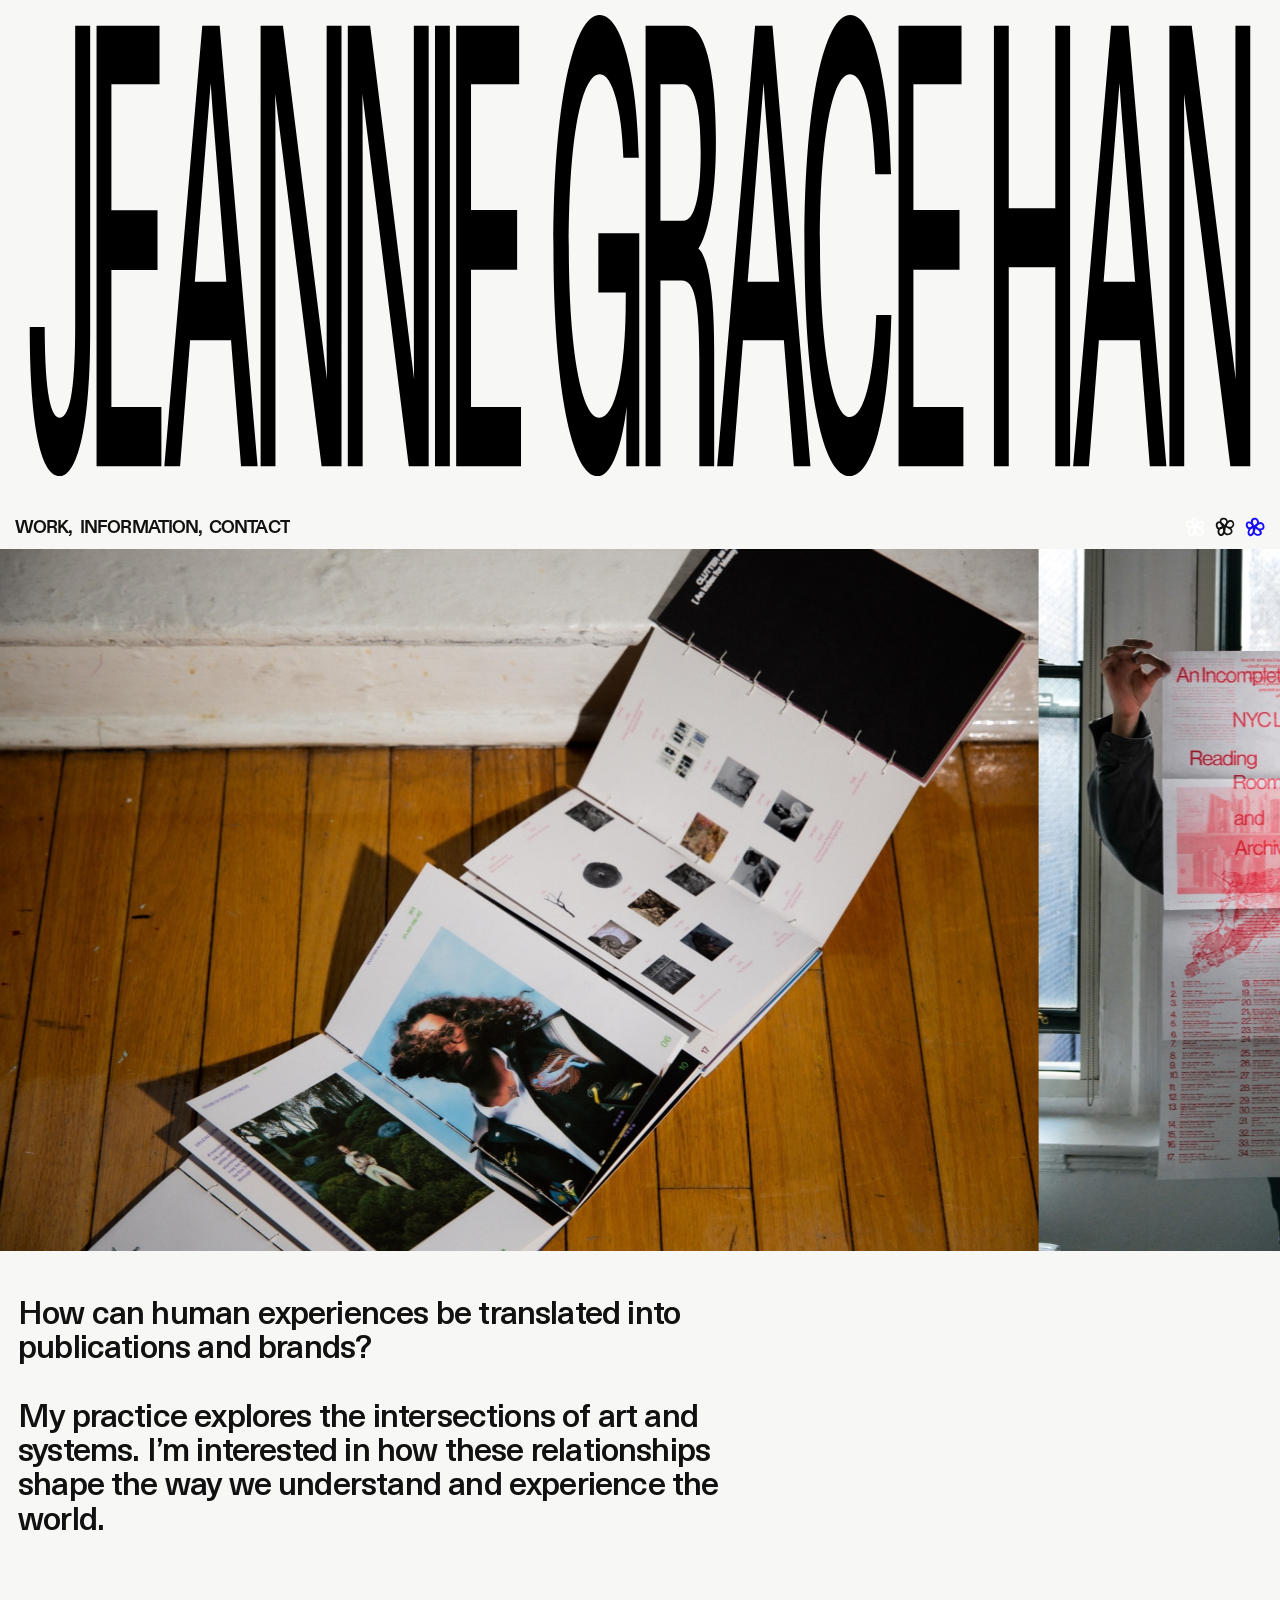
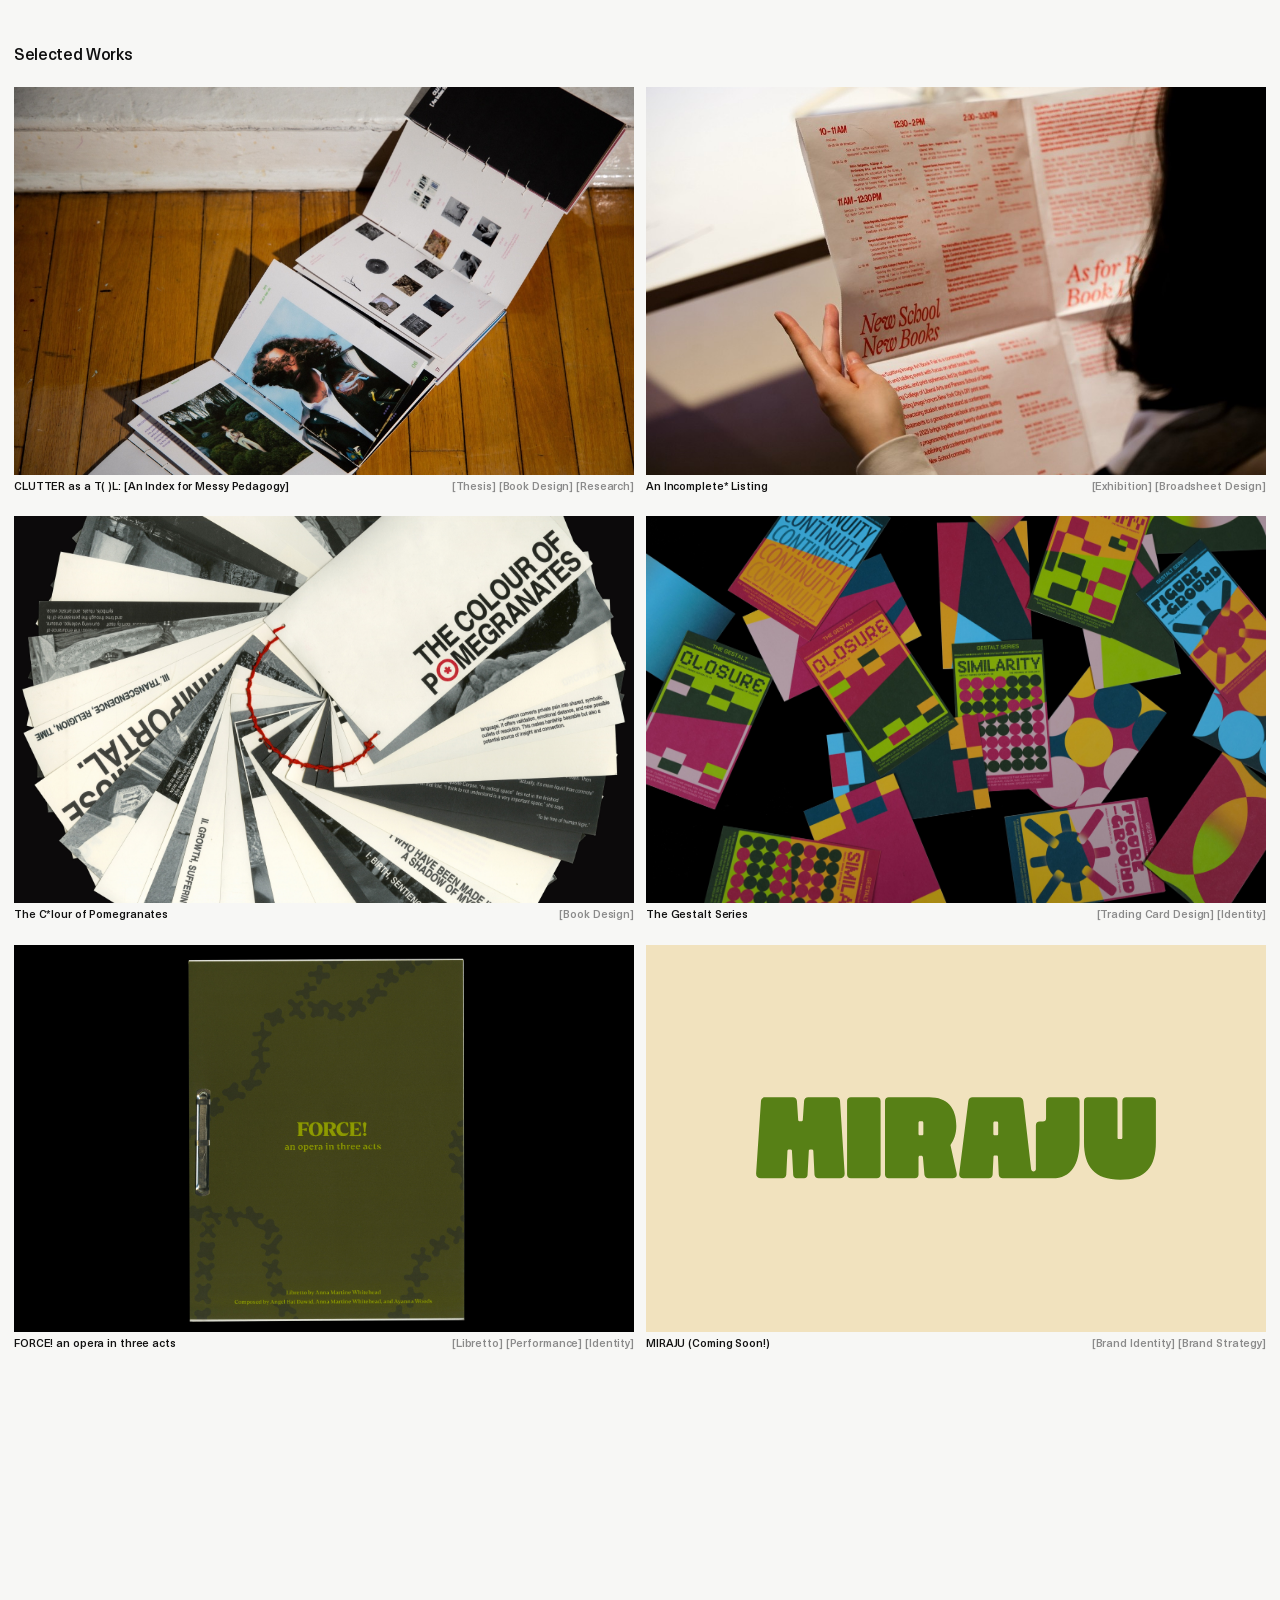
==== index.html @ b2466f60 "b j" ====
<!DOCTYPE html>
<html lang="en" data-theme="light">
<head>
<meta charset="UTF-8">
<meta name="viewport" content="width=device-width, initial-scale=1.0">
<title>Jeannie Han — Graphic Designer</title>
<meta name="description" content="Jeannie Han is a graphic designer based in New Jersey/New York specializing in editorial design, brand identity and strategy.">
<link rel="canonical" href="https://jeanniehan.com/">
<link rel="icon" href="favicon.svg?v=4" type="image/svg+xml">
<link rel="icon" href="favicon-32.png?v=4" type="image/png" sizes="32x32">
<link rel="icon" href="favicon.png?v=4" type="image/png" sizes="194x194">
<link rel="apple-touch-icon" href="favicon-180.png?v=4">
<meta property="og:type" content="website">
<meta property="og:url" content="https://jeanniehan.com/">
<meta property="og:title" content="Jeannie Han — Graphic Designer">
<meta property="og:description" content="Jeannie Han is a graphic designer based in New Jersey/New York specializing in editorial design, brand identity and strategy.">
<meta property="og:image" content="https://jeanniehan.com/projects/CLUTTER/CLUTTER_4.jpg">
<meta name="twitter:card" content="summary_large_image">
<script type="application/ld+json">
{
  "@context": "https://schema.org",
  "@type": "Person",
  "name": "Jeannie Han",
  "url": "https://jeanniehan.com/",
  "jobTitle": "Graphic Designer",
  "email": "mailto:jeanniehan10@gmail.com",
  "homeLocation": { "@type": "Place", "name": "New York / New Jersey" },
  "alumniOf": "Parsons School of Design",
  "sameAs": [
    "https://instagram.com/jeandotworks",
    "https://www.linkedin.com/in/jeanniehan/"
  ]
}
</script>
<script>
(function (d) {
  try {
    var t = localStorage.getItem("theme");
    if (t === "light" || t === "dark" || t === "bsod") d.documentElement.setAttribute("data-theme", t);
  } catch (e) {}
  /* First-paint hide for scroll reveal (removed if reduced-motion) */
  try {
    if (!window.matchMedia("(prefers-reduced-motion: reduce)").matches) {
      d.documentElement.classList.add("home-reveal");
      d.documentElement.classList.add("mast-stretch");
    }
  } catch (e) {}
})(document);
</script>
<link rel="stylesheet" href="css/home.css?v=93">
</head>
<body>

  <main>
    <section class="viewport" id="top" aria-label="Introduction">
      <h1 class="masthead" data-logo>
        <span class="masthead__band">
          <span class="masthead__shell">
            <a href="#top"><img class="masthead__mark" src="MASTHEAD.svg?v=5" alt="Jeannie Han"></a>
          </span>
        </span>
      </h1>

      <header class="bar" id="bar">
        <nav class="bar-nav" aria-label="Sections">
          <a href="#index">WORK,</a>
          <a href="#information">INFORMATION,</a>
          <a href="#contact">CONTACT</a>
        </nav>
        <div class="themes" role="group" aria-label="Color modes">
          <button type="button" class="theme-btn" data-theme="light" aria-label="Light Mode" aria-pressed="true">
            <span class="theme-dot theme-dot--light"><img src="assets/BUTTON.svg?v=2" alt=""></span>
          </button>
          <button type="button" class="theme-btn" data-theme="dark" aria-label="Dark Mode" aria-pressed="false">
            <span class="theme-dot theme-dot--dark"><img src="assets/BUTTON2.svg?v=2" alt=""></span>
          </button>
          <button type="button" class="theme-btn" data-theme="bsod" aria-label="Blue Screen of Death Mode" aria-pressed="false">
            <span class="theme-dot theme-dot--bsod"><img src="assets/BUTTON3.svg?v=2" alt=""></span>
          </button>
        </div>
      </header>

      <div class="rail" id="rail" aria-label="Selected work slideshow">
        <div class="rail-track" id="railTrack">
          <figure class="rail-item"><img src="projects/CLUTTER/CLUTTER_4.jpg" alt="CLUTTER as a T( )L" draggable="false"></figure>
          <figure class="rail-item"><img src="projects/NSNB/NSNB_HOVER.jpg" alt="Incomplete Listing of Libraries" draggable="false"></figure>
          <figure class="rail-item"><img src="projects/COP/COP_HOVER.jpg" alt="The C*lour of Pomegranates" draggable="false"></figure>
          <figure class="rail-item"><img src="projects/GESTALT/GESTALT_HOVER.jpg" alt="The Gestalt Series" draggable="false"></figure>
          <figure class="rail-item"><img src="projects/FORCE!/FORCE!_HOVER.jpg" alt="FORCE! an opera in three acts" draggable="false"></figure>
        </div>
      </div>
    </section>

    <section class="manifesto" aria-label="About">
      <p>How can human experiences be translated into publications and brands?</p>
      <p>My practice explores the intersections of art and systems. I’m interested in how these relationships shape the way we understand and experience the world.</p>
    </section>

    <section class="index" id="index" aria-label="Selected Works">
      <h2 class="index-title">Selected Works</h2>
      <div class="works">
        <a class="work" href="projects/CLUTTER/clutter.html">
          <span class="work__media"><img src="projects/CLUTTER/CLUTTER_4.jpg" alt=""></span>
          <span class="work__meta">
            <span class="work__ttl">CLUTTER as a T( )L: [An Index for Messy Pedagogy]</span>
            <span class="work__tags">[Thesis] [Book Design] [Research]</span>
          </span>
        </a>
        <a class="work" href="projects/NSNB/new-school-new-books.html">
          <span class="work__media"><img src="projects/NSNB/NSNB_FIN.jpg" alt=""></span>
          <span class="work__meta">
            <span class="work__ttl">An Incomplete* Listing</span>
            <span class="work__tags">[Exhibition] [Broadsheet Design]</span>
          </span>
        </a>
        <a class="work" href="projects/COP/pomegranates.html">
          <span class="work__media"><img src="projects/COP/COP_HOVER.jpg?v=3" alt=""></span>
          <span class="work__meta">
            <span class="work__ttl">The C*lour of Pomegranates</span>
            <span class="work__tags">[Book Design]</span>
          </span>
        </a>
        <a class="work" href="projects/GESTALT/gestalt.html">
          <span class="work__media"><img src="projects/GESTALT/GESTALT_HOVER.jpg" alt=""></span>
          <span class="work__meta">
            <span class="work__ttl">The Gestalt Series</span>
            <span class="work__tags">[Trading Card Design] [Identity]</span>
          </span>
        </a>
        <a class="work" href="projects/FORCE!/force.html">
          <span class="work__media"><img src="projects/FORCE!/FORCE!_HOVER.jpg" alt=""></span>
          <span class="work__meta">
            <span class="work__ttl">FORCE! an opera in three acts</span>
            <span class="work__tags">[Libretto] [Performance] [Identity]</span>
          </span>
        </a>
        <div class="work">
          <span class="work__media"><img src="projects/MIRAJU/MIRAJU_HERO.svg" alt=""></span>
          <span class="work__meta">
            <span class="work__ttl">MIRAJU <span class="work__soon">(Coming Soon!)</span></span>
            <span class="work__tags">[Brand Identity] [Brand Strategy]</span>
          </span>
        </div>
      </div>
    </section>

    <section class="info" id="information" aria-label="Information">
      <span class="info-anchor" id="contact"></span>
      <div class="info-copy">
        <div class="info-about">
          <p class="info-k">ABOUT</p>
          <p>Jeannie Han is a graphic designer based in New York/New Jersey. She imagines design to be one of many ways to implement simplistic thinking into creating systems for complex/abstract ideas.</p>
          <p>The intersection of art and systems produces what is, to her, deemed functional and successful work. Her keen interests in art created through typography supports her ideas conceptually, while her passion for form-making creates multi-dimensional networks of interpretation.</p>
          <p class="info-cv"><a href="mailto:jeanniehan10@gmail.com?subject=CV%20request">CV AVAILABLE UPON REQUEST.</a></p>
          <p class="info-read">READ: <a href="projects/JeannieHan_Resume.pdf">RESUMÉ</a></p>
        </div>
        <div class="info-exp">
          <p class="info-k">EXPERIENCE</p>
          <div class="jobs">
            <div class="job">
              <p>The Vera List Center for Art and Politics, Graphic Designer and Research Assistant</p>
              <p class="when">October 2024–May 2026.</p>
            </div>
            <div class="job">
              <p>HvA Design, Graphic Design Intern</p>
              <p class="when">January–April 2024.</p>
            </div>
          </div>
          <div class="edu">
            <p class="info-k">EDUCATION</p>
            <p>Parsons School of Design, BFA Communication Design</p>
            <p class="when">2022–2026.</p>
          </div>
        </div>
      </div>
      <div class="info-wordmark">
        <div class="info-logo" aria-hidden="true"></div>
        <div class="info-status">
          <div class="info-status__left">
            <p class="info-status__tz">NYT</p>
            <p id="infoTime">12:00:00 AM</p>
          </div>
          <p class="info-status__listen">Currently Listening to: <a href="https://open.spotify.com/track/02l8T7IJ5UQE19m8cjY20f" target="_blank" rel="noopener">Tokyo Tea Room – If You Love Her</a></p>
          <p class="info-status__copy">©2026 All Rights Reserved</p>
        </div>
      </div>
    </section>
  </main>

  <script src="js/home.js?v=68"></script>
</body>
</html>
---- css/home.css ----
/* ==========================================================================
   Homepage — SUPERSEDIA-style viewport, selected works, information
   ========================================================================== */

@font-face {
  font-family: "ABC Diatype Ultra";
  src: url("../fonts/ABCDiatype-Ultra-Trial.otf") format("opentype");
  font-weight: 900;
  font-style: normal;
  font-display: block;
}
@font-face {
  font-family: "ABC Diatype Bold";
  src: url("../fonts/ABCDiatype-Bold-Trial.otf") format("opentype");
  font-weight: 700;
  font-style: normal;
  font-display: swap;
}
@font-face {
  font-family: "Neue Haas Unica";
  src: url("../fonts/NeueHaasUnica-Medium.woff") format("woff");
  font-weight: 500;
  font-style: normal;
  font-display: swap;
}
@font-face {
  font-family: "Neue Haas Unica";
  src: url("../Neue/Linotype%20-%20Neue%20Haas%20Unica%20Pro%20Black.woff") format("woff");
  font-weight: 900;
  font-style: normal;
  font-display: swap;
}

:root,
html[data-theme="light"] {
  --bg: #f7f7f5;
  --ink: #111111;
  --muted: #8a8a8a;
  --plus: #1a1a1a;
  --rule: #d4d4d4;
  --mark-bg: #111111;
  --mark-ink: #f7f7f5;
  --theme-fill: #111111;
  --theme-empty: transparent;
  --theme-ring: #111111;
  --live: #150df7;
}

html[data-theme="dark"] {
  --bg: #111111;
  --ink: #fafafa;
  --muted: #8a8a8a;
  --plus: #fafafa;
  --rule: #2e2e2e;
  --mark-bg: #fafafa;
  --mark-ink: #111111;
  --theme-fill: #fafafa;
  --theme-empty: transparent;
  --theme-ring: #fafafa;
  --live: #150df7;
}

html[data-theme="bsod"] {
  --bg: #150df7;
  --ink: #e0e1dd;
  --muted: rgba(224, 225, 221, 0.62);
  --plus: #e0e1dd;
  --rule: rgba(224, 225, 221, 0.28);
  --mark-bg: #e0e1dd;
  --mark-ink: #150df7;
  --theme-fill: #e0e1dd;
  --theme-empty: transparent;
  --theme-ring: #e0e1dd;
  --live: #e0e1dd;
}

:root {
  --plus-size: 6px;
  --plus-bar: 0.65px;
  --inset: 8px;
  --gutter: 18px;
  --side: 6.5vw;
  --bar-h: 42px;

  /* Logo margins — adjust these independently */
  --logo-margin-top: 1px;
  --logo-margin-x: 5px;
  --logo-margin-bottom: 0;
  /* Top inset */
  --mast-pad: 15px;
  /* Left + right inset — change this to open or tighten the sides */
  --mast-pad-x: 5px;
  /* Artwork box: viewBox 0 95.28 2720.87 264.48 (C/G overshoot + J hook) */
  --mast-w: 2720.87;
  --mast-h: 264.48;
  --mast-scale-max: 3.75;
  /* Space from the wordmark’s bottom edge to the menu / slideshow */
  --mast-gap: 35px;

  /* WORK / INFORMATION / CONTACT — adjust these */
  --nav-kerning: -0.05em;   /* letter-spacing inside each word */
  --nav-gap: 0.4em;         /* space between nav words */
  --nav-font-size: 18px;    /* menu bar */

  /*
    Information column lengths — desktop only.
    Left edges stay put: About starts on the J, Experience starts on the I.
    100% is the full run from that letter (About: J to I, Experience: I to the
    right edge of the logo). Lower either value to shorten that column.
  */
  --about-col-width: 100%;
  --exp-col-width: 100%;
  /* Space between About and Experience; Experience still starts on the I (51.274%). */
  --info-col-gap: 28px;
  /* Nudge copyright right edge if the SVG has extra side bearing (px) */
  --info-copy-right-adjust: 2px;

  --diatype: "ABC Diatype Ultra", "Helvetica Neue", Helvetica, Arial, sans-serif;
  --diatype-bold: "ABC Diatype Bold", "Helvetica Neue", Helvetica, Arial, sans-serif;
  --unica: "Neue Haas Unica", "Helvetica Neue", Helvetica, Arial, sans-serif;
  --ease: cubic-bezier(.22, 1, .36, 1);
}

/* Animate shared color tokens on <html> so bar + page bg stay locked */
@property --bg {
  syntax: "<color>";
  inherits: true;
  initial-value: #f7f7f5;
}
@property --ink {
  syntax: "<color>";
  inherits: true;
  initial-value: #111111;
}
@property --mark-bg {
  syntax: "<color>";
  inherits: true;
  initial-value: #111111;
}
@property --mark-ink {
  syntax: "<color>";
  inherits: true;
  initial-value: #f7f7f5;
}

*, *::before, *::after { box-sizing: border-box; margin: 0; padding: 0; }

html {
  overflow-x: clip;
  transition:
    --bg .7s var(--ease),
    --ink .7s var(--ease),
    --mark-bg .7s var(--ease),
    --mark-ink .7s var(--ease);
}
html, body {
  background: var(--bg);
  color: var(--ink);
  font-family: var(--unica);
  font-weight: 500;
  -webkit-font-smoothing: antialiased;
  -moz-osx-font-smoothing: grayscale;
}
.bar,
.viewport,
.manifesto,
.index,
.info,
.masthead,
.info-foot {
  background-color: var(--bg);
  color: var(--ink);
}
a { color: inherit; text-decoration: none; }
img { display: block; max-width: 100%; }
button { font: inherit; background: none; border: 0; color: inherit; cursor: pointer; }
mark {
  background: var(--mark-bg);
  color: var(--mark-ink);
  padding: 0 .08em;
  box-decoration-break: clone;
  -webkit-box-decoration-break: clone;
}

/* ---- sticky / pinned bar ------------------------------------------------- */
.bar {
  position: sticky;
  top: 0;
  z-index: 50;
  display: flex;
  align-items: center;
  justify-content: space-between;
  height: 28px;
  padding: 0 var(--logo-margin-x);
  background: var(--bg);
}
.bar-spacer {
  display: none;
  flex-shrink: 0;
  pointer-events: none;
}
.bar.is-pinned {
  position: fixed;
  top: 0;
  left: 0;
  right: 0;
  margin-top: 0;
}
.bar-nav {
  display: flex;
  align-items: baseline;
  flex-wrap: wrap;
  gap: var(--nav-gap);
  font-family: var(--diatype-bold);
  font-weight: 700;
  font-size: var(--nav-font-size);
  line-height: 1;
  letter-spacing: var(--nav-kerning);
  padding-left: 10px;
}

/* sensitive.work-style cubic / roller hover */
.bar-link {
  display: inline-block;
  height: 1em;
  overflow: hidden;
  vertical-align: bottom;
  line-height: 1;
  color: inherit;
}
.bar-link__track {
  display: block;
  transition: transform .45s cubic-bezier(.77, 0, .175, 1);
  will-change: transform;
}
.bar-link:hover .bar-link__track,
.bar-link:focus-visible .bar-link__track {
  transform: translateY(-50%);
}
.bar-link__face {
  display: block;
  height: 1em;
  line-height: 1;
  white-space: nowrap;
}

.themes {
  display: flex;
  align-items: center;
  gap: 10px;
  padding-right: 10px;
}
.theme-btn {
  position: relative;
  display: flex;
  align-items: center;
  justify-content: center;
  width: 20px;
  height: 20px;
  padding: 0;
  border: 0;
  background: none;
  opacity: 1;
}
.theme-btn:hover,
.theme-btn:focus,
.theme-btn:focus-visible,
.theme-btn[aria-pressed="true"] {
  background: none;
  opacity: 1;
  outline: none;
}
.theme-dot {
  display: block;
  width: 20px;
  height: 20px;
  border-radius: 0;
  pointer-events: none;
  background: none;
  line-height: 0;
}
.theme-dot img {
  display: block;
  width: 100%;
  height: 100%;
  object-fit: contain;
  transform: rotate(0deg);
  transition: transform 0.35s var(--ease);
}
.theme-btn:hover .theme-dot img,
.theme-btn:focus-visible .theme-dot img {
  transform: rotate(35deg);
}

/* ---- viewport: masthead + slideshow -------------------------------------- */
.viewport {
  position: relative;
  background: var(--bg);
}
.masthead {
  margin: 0;
  padding: var(--mast-pad) var(--mast-pad-x) 0;
}
.masthead__band,
.masthead__shell,
.masthead a {
  display: block;
  width: 100%;
}
.masthead a {
  color: inherit;
}
.masthead img,
.masthead__mark {
  display: block;
  width: 100%;
  height: auto;
  transform-origin: 50% 0;
  transition: filter .7s var(--ease);
}
html.mast-stretch .masthead__band {
  aspect-ratio: var(--mast-w) / calc(var(--mast-h) * var(--mast-scale-max));
}
html.mast-stretch .masthead__shell {
  position: sticky;
  top: var(--mast-pad);
  aspect-ratio: var(--mast-w) / var(--mast-h);
  overflow: visible;
}
html.mast-stretch .masthead__mark {
  transform: scaleY(var(--mast-scale-max));
}
html[data-theme="dark"] .masthead img,
html[data-theme="bsod"] .masthead img,
html[data-theme="dark"] .info-logo img,
html[data-theme="bsod"] .info-logo img {
  filter: invert(1);
}

.bar {
  margin-top: var(--mast-gap);
}

.rail {
  position: relative;
  width: 100%;
  height: 78vh;
  margin-top: 8px;
  overflow: hidden;
  cursor: grab;
  user-select: none;
  touch-action: pan-y;
}
.rail.is-dragging { cursor: grabbing; }
.rail-track {
  display: flex;
  height: 100%;
  width: max-content;
  will-change: transform;
}
.rail-item {
  flex: 0 0 auto;
  height: 100%;
  margin: 0;
}
.rail-item img {
  height: 100%;
  width: auto;
  max-width: none;
  object-fit: cover;
  pointer-events: none;
}

/* ---- scroll reveal (opacity only — no Y translate, so the page doesn't jump) */
html.home-reveal .masthead,
html.home-reveal .rail,
html.home-reveal .manifesto,
html.home-reveal .index-title,
html.home-reveal .work,
html.home-reveal .info-about,
html.home-reveal .info-exp,
html.home-reveal .info-logo,
html.home-reveal .info-status,
.reveal {
  opacity: 0;
  transition: opacity 1.4s cubic-bezier(0.16, 1, 0.3, 1) var(--reveal-delay, 0ms);
}
html.home-reveal .masthead.is-revealed,
html.home-reveal .rail.is-revealed,
html.home-reveal .manifesto.is-revealed,
html.home-reveal .index-title.is-revealed,
html.home-reveal .work.is-revealed,
html.home-reveal .info-about.is-revealed,
html.home-reveal .info-exp.is-revealed,
html.home-reveal .info-logo.is-revealed,
html.home-reveal .info-status.is-revealed,
.reveal.is-revealed {
  opacity: 1;
}
@media (prefers-reduced-motion: reduce) {
  html.home-reveal .masthead,
  html.home-reveal .rail,
  html.home-reveal .manifesto,
  html.home-reveal .index-title,
  html.home-reveal .work,
  html.home-reveal .info-about,
  html.home-reveal .info-exp,
  html.home-reveal .info-logo,
  html.home-reveal .info-status,
  .reveal {
    opacity: 1;
    transition: none;
  }
}

/* ---- manifesto paragraph ------------------------------------------------- */
.manifesto {
  padding: 48px 18px 80px;
  background: var(--bg);
}
.manifesto p {
  max-width: none;
  margin: 0;
  text-align: left;
  font-size: clamp(22px, 2.55vw, 36px);
  line-height: 1.05;
  letter-spacing: -.025em;
  font-weight: 500;
}
@media (min-width: 821px) {
  .manifesto p {
    max-width: 60%;
  }
}
.manifesto p + p {
  margin-top: 1.05em;
}


/* ---- selected works ------------------------------------------------------ */
.index {
  position: relative;
  z-index: 8;
  padding: 28px 14px 22vh;
  background: var(--bg);
}
.index-title {
  margin: 0 0 22px;
  font-family: var(--unica);
  font-weight: 500;
  font-size: 16px;
  line-height: 1.15;
  letter-spacing: -.02em;
  color: var(--ink);
}
.works {
  display: grid;
  grid-template-columns: 1fr 1fr;
  column-gap: 12px;
  row-gap: 22px;
}
.work {
  display: block;
  min-width: 0;
  color: inherit;
}
.work__media {
  display: block;
  aspect-ratio: 16 / 10;
  background: #bdbdbd;
  overflow: hidden;
}
.work__media img {
  width: 100%;
  height: 100%;
  object-fit: cover;
}
.work__meta {
  display: flex;
  align-items: baseline;
  justify-content: space-between;
  gap: 16px;
  margin-top: 6px;
  font-size: 11px;
  line-height: 1.2;
  letter-spacing: -0.01em;
}
.work__ttl {
  min-width: 0;
}
.work__tags {
  flex: 0 0 auto;
  text-align: right;
  white-space: nowrap;
  color: #8a8a8a;
}

/* ---- information --------------------------------------------------------- */
/* Columns track the logo: J starts at 0.472% of the wordmark, I at 51.274%. */
.info {
  position: relative;
  display: flex;
  flex-direction: column;
  justify-content: flex-start;
  min-height: 0;
  padding: 0 0 12px;
  background: var(--bg);
}
.info-anchor {
  position: absolute;
  top: 0;
  left: 0;
  width: 1px;
  height: 1px;
  overflow: hidden;
}
.info-copy {
  padding-left: var(--logo-margin-x);
  padding-right: var(--logo-margin-x);
}
.info-wordmark {
  padding-left: var(--logo-margin-x);
  padding-right: var(--logo-margin-x);
}
.info-copy,
.info-status {
  display: grid;
  grid-template-columns:
    0.472%
    calc(51.274% - 0.472% - var(--info-col-gap))
    var(--info-col-gap)
    minmax(0, 1fr);
}
.info-about {
  grid-column: 2;
  justify-self: start;
  width: var(--about-col-width);
  max-width: 100%;
}
.info-exp {
  grid-column: 4;
  justify-self: start;
  width: var(--exp-col-width);
  max-width: 100%;
}
.info-about p.info-k,
.info-exp p.info-k {
  font-weight: 900;
}
.info-about,
.info-exp {
  font-size: 13.5px;
  line-height: 1.28;
  letter-spacing: -0.011em;
}
.info-about p,
.info-exp p,
.job,
.edu { margin: 0; }
.info-about p.info-k,
.info-exp p.info-k { margin: 0 0 0.9em; }
.info-about p + p { margin-top: 0.9em; }
.info-about .info-cv {
  margin-top: 0.15em;
  font-weight: 650;
}
.info-about .info-read { margin-top: 1.15em; }
.info-read a {
  text-decoration: underline;
  text-underline-offset: 2px;
}
.jobs {
  width: max-content;
  max-width: 100%;
}
.job { width: 100%; margin-top: 0; }
.job .when,
.edu .when {
  text-align: left;
  padding-left: 3.6em;
}
.edu { margin-top: 1.15em; width: fit-content; max-width: 100%; }
.info-logo {
  margin-top: 22px;
  padding: 0;
  width: 100%;
  /* Same box as assets/logo.svg so the status line does not move */
  aspect-ratio: 2720.87 / 455.03;
}
.info-status {
  margin-top: 6px;
  padding: 0;
  align-items: baseline;
  font-size: 13px;
  line-height: 1.2;
  letter-spacing: -0.011em;
  color: var(--live);
}
.info-status__left {
  grid-column: 2;
  grid-row: 1;
  display: flex;
  gap: 1.45em;
}
.info-status__listen {
  grid-column: 4;
  grid-row: 1;
  justify-self: start;
  margin: 0;
  min-width: 0;
  max-width: 100%;
  padding-right: 0.5em;
}
.info-status__copy {
  grid-column: 1 / -1;
  grid-row: 1;
  justify-self: end;
  margin: 0;
  margin-right: var(--info-copy-right-adjust);
  text-align: right;
  pointer-events: auto;
}
.info-status a { color: inherit; }
.info-status a:hover { text-decoration: underline; text-underline-offset: 2px; }

@media (max-width: 820px) {
  :root {
    --logo-margin-top: 20px;
    --logo-margin-x: 10px;
    --logo-margin-bottom: 10px;
    --nav-font-size: 15px;
    /* Same top gap when stretched and when shrunk */
    --mast-pad: var(--logo-margin-top);
    --mast-scale-max: 6.2;
    --mast-gap: 45px;
    --menu-masthead-gap: 20px;
  }

  .viewport {
    display: flex;
    flex-direction: column;
    min-height: 100svh;
    padding-bottom: 0;
  }

  .masthead {
    flex-shrink: 0;
    padding: var(--mast-pad) var(--logo-margin-x) var(--logo-margin-bottom);
  }
  html.mast-stretch .masthead__shell {
    position: sticky;
    top: var(--mast-pad);
  }

  /* Floating bottom menu — matches screenshot, slightly rounded */
  .bar {
    position: fixed;
    top: auto;
    bottom: 16px;
    left: 12px;
    right: 12px;
    z-index: 60;
    margin-top: 0;
    height: auto;
    min-height: 0;
    padding: 14px 16px;
    background: var(--bg);
    border: 0;
    border-radius: 10px;
  }
  .bar-nav {
    padding-left: 0;
  }
  .themes {
    padding-right: 0;
  }

  /* Slideshow: full bleed under logo — allow vertical page scroll */
  .rail {
    margin: 0;
    width: 100%;
    flex: 0 0 auto;
    height: 90vh;
    height: 90svh;
    min-height: 0;
    touch-action: pan-y;
    cursor: default;
  }
  .rail-item img {
    height: 100%;
  }

  .manifesto { padding: 36px var(--gutter) 56px; }
  .manifesto p { font-size: 20px; }
  .index {
    padding: 28px 12px 64px;
  }
  .works {
    grid-template-columns: 1fr;
    row-gap: 18px;
  }
  .work__meta {
    font-size: 11px;
  }
  .work__tags {
    white-space: normal;
    text-align: right;
  }
  /*
    Menu bar: bottom 16px + ~52px tall.
    --menu-masthead-gap is the space between the bottom wordmark and the bar.
  */
  .info {
    display: flex;
    flex-direction: column;
    justify-content: flex-end;
    min-height: 100svh;
    padding: 64px 0 calc(16px + 52px + var(--menu-masthead-gap) + env(safe-area-inset-bottom, 0px));
  }
  .info-copy {
    display: flex;
    flex-direction: column;
    align-items: stretch;
    gap: 1.7em;
    margin-top: -25px;
    margin-bottom: 55px;
    flex: 0 0 auto;
  }
  .info-logo {
    margin-top: 0;
    padding-top: 0;
  }
  .info-about,
  .info-exp {
    grid-column: auto;
    width: 100%;
    max-width: none;
    padding-right: 0;
    /* Shrinks with the screen; 13.5px on desktop, ~11–12px on a phone */
    font-size: clamp(10.5px, 2.15vw, 12.5px);
    line-height: 1.28;
  }
  .jobs { width: 100%; }
  .info-status {
    display: flex;
    flex-direction: row;
    flex-wrap: nowrap;
    align-items: baseline;
    justify-content: flex-start;
    gap: 0.7em;
    margin-top: 4px;
    font-size: clamp(7px, 1.7vw, 10px);
    white-space: nowrap;
  }
  .info-status__left {
    grid-column: auto;
    flex: 0 0 auto;
    gap: 0.85em;
  }
  .info-status__listen {
    grid-column: auto;
    flex: 1 1 auto;
    min-width: 0;
    max-width: none;
    padding-right: 0;
  }
  .info-status__copy {
    grid-column: auto;
    flex: 0 0 auto;
    justify-self: auto;
    margin-left: auto;
    margin-right: var(--info-copy-right-adjust);
    text-align: right;
  }
}

.email-copied {
  position: fixed;
  z-index: 130;
  transform: translate(-50%, -100%);
  margin-top: -6px;
  padding: 5px 8px;
  background: var(--ink);
  color: var(--bg);
  font-family: var(--diatype-bold);
  font-weight: 700;
  font-size: 12px;
  line-height: 1;
  letter-spacing: var(--nav-kerning);
  white-space: nowrap;
  pointer-events: none;
  opacity: 0;
  transition: opacity 160ms ease;
}
.email-copied.is-on { opacity: 1; }
.email-copied.is-below {
  transform: translate(-50%, 0);
  margin-top: 6px;
}
.email-copied.is-beside {
  transform: translate(0, -50%);
  margin-top: 0;
}

@media (prefers-reduced-motion: reduce) {
  .rail-track { transform: none !important; }
  .email-copied { transition: none; }
}
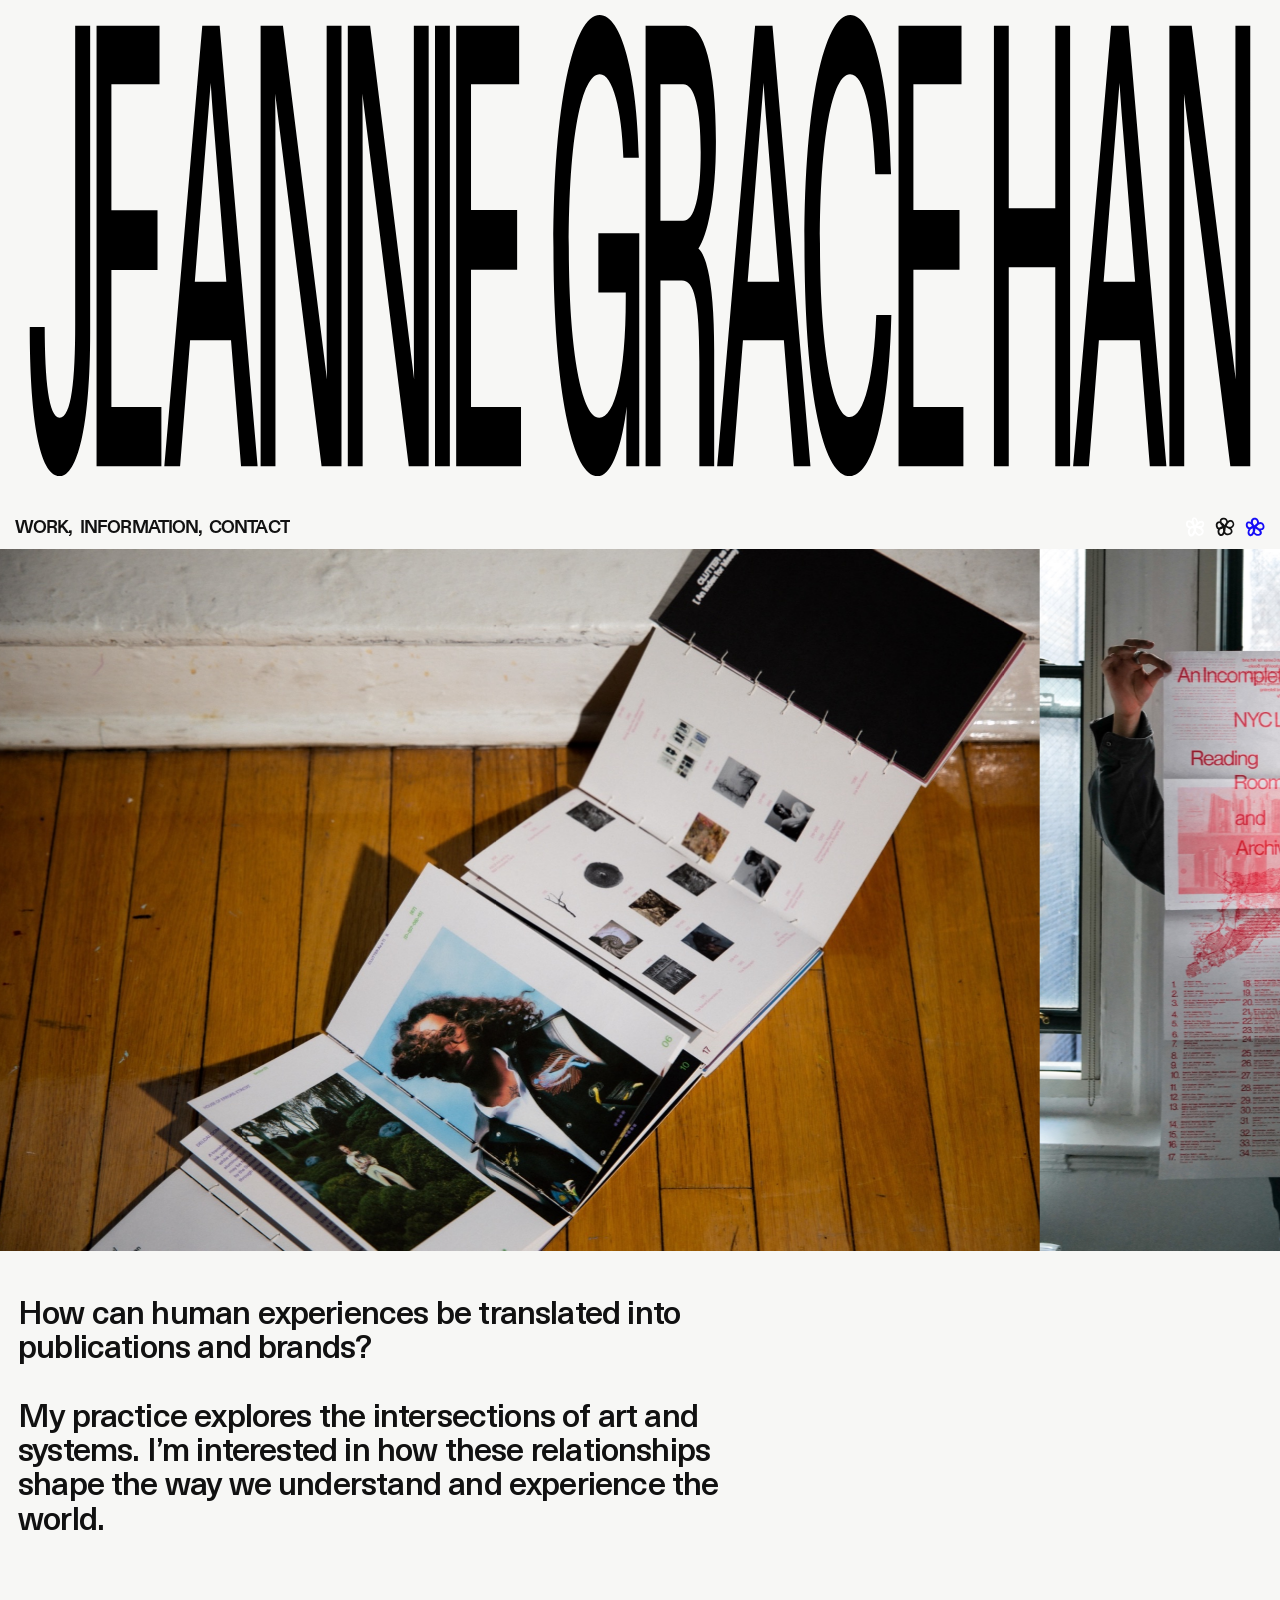
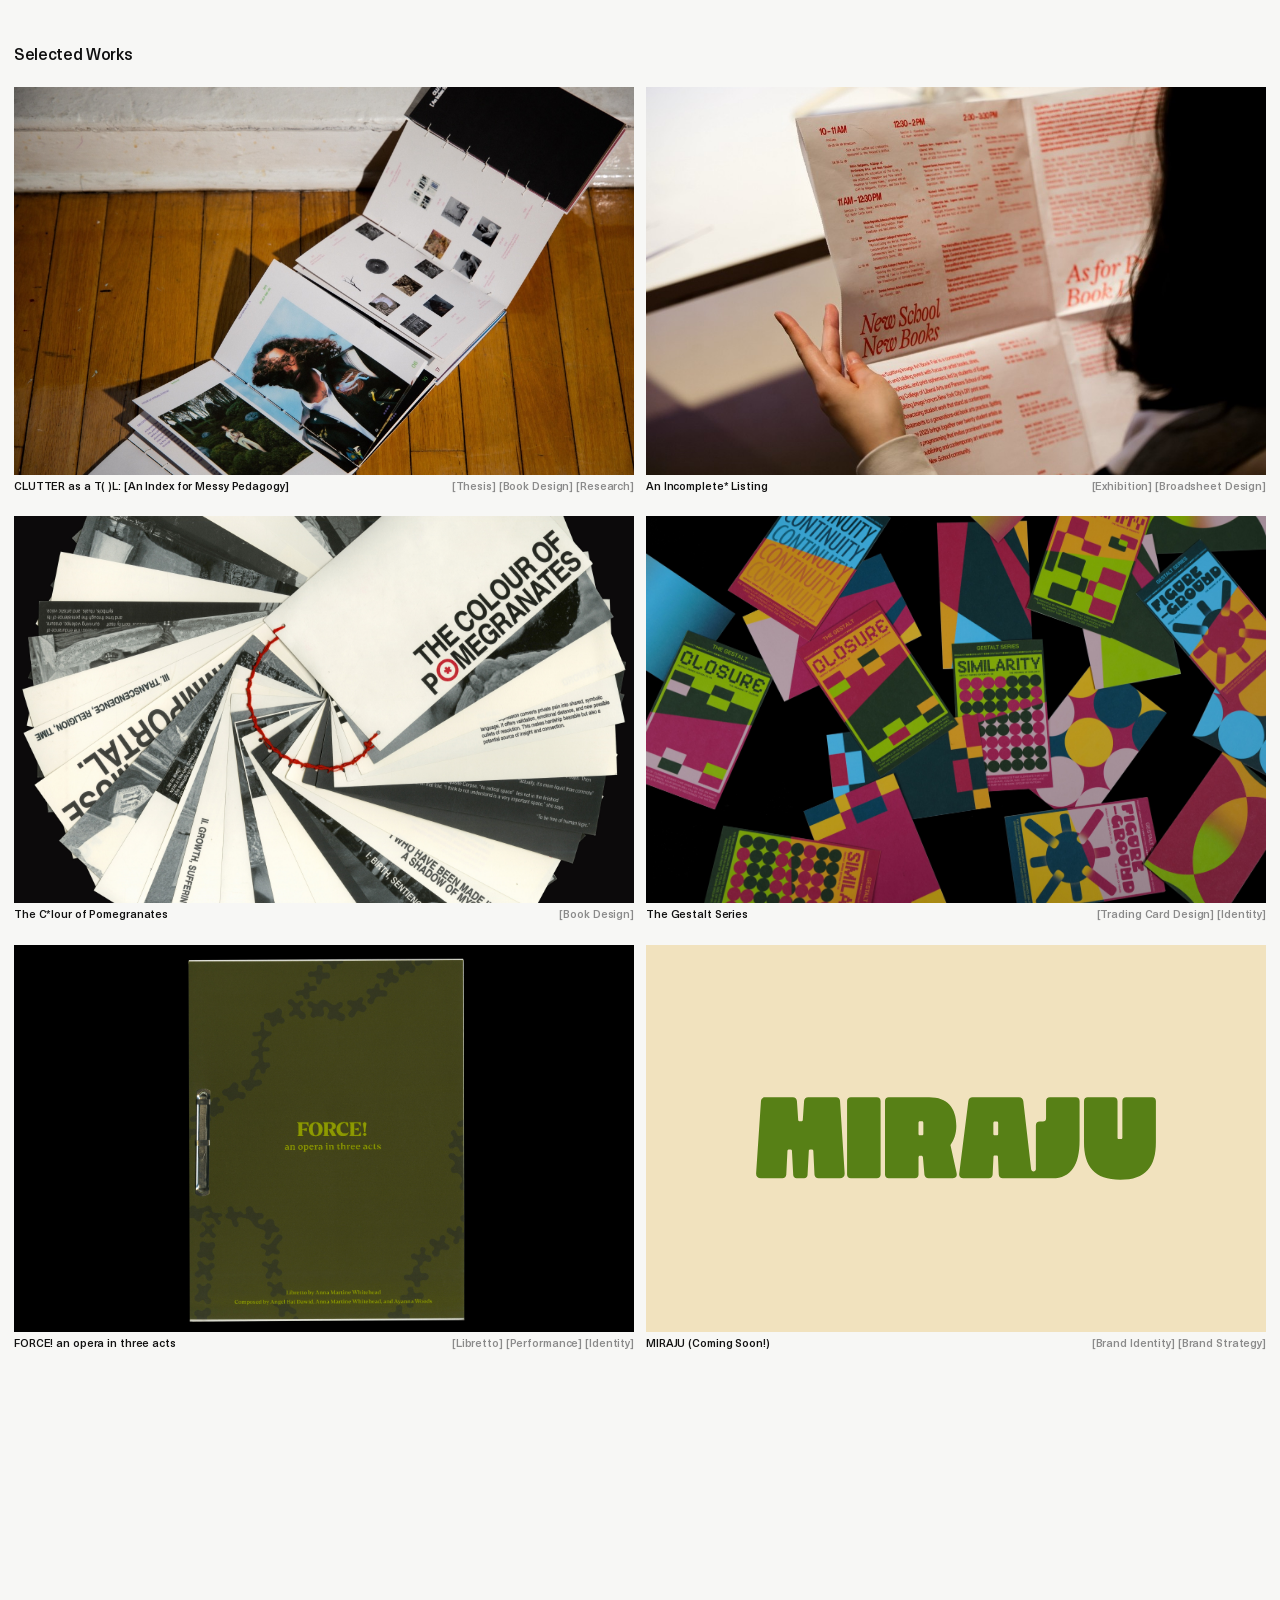
==== commit 6aa2a7bd: "jop" ====
--- a/index.html
+++ b/index.html
@@ -187,6 +187,6 @@
     </section>
   </main>
 
-  <script src="js/home.js?v=68"></script>
+  <script src="js/home.js?v=69"></script>
 </body>
 </html>
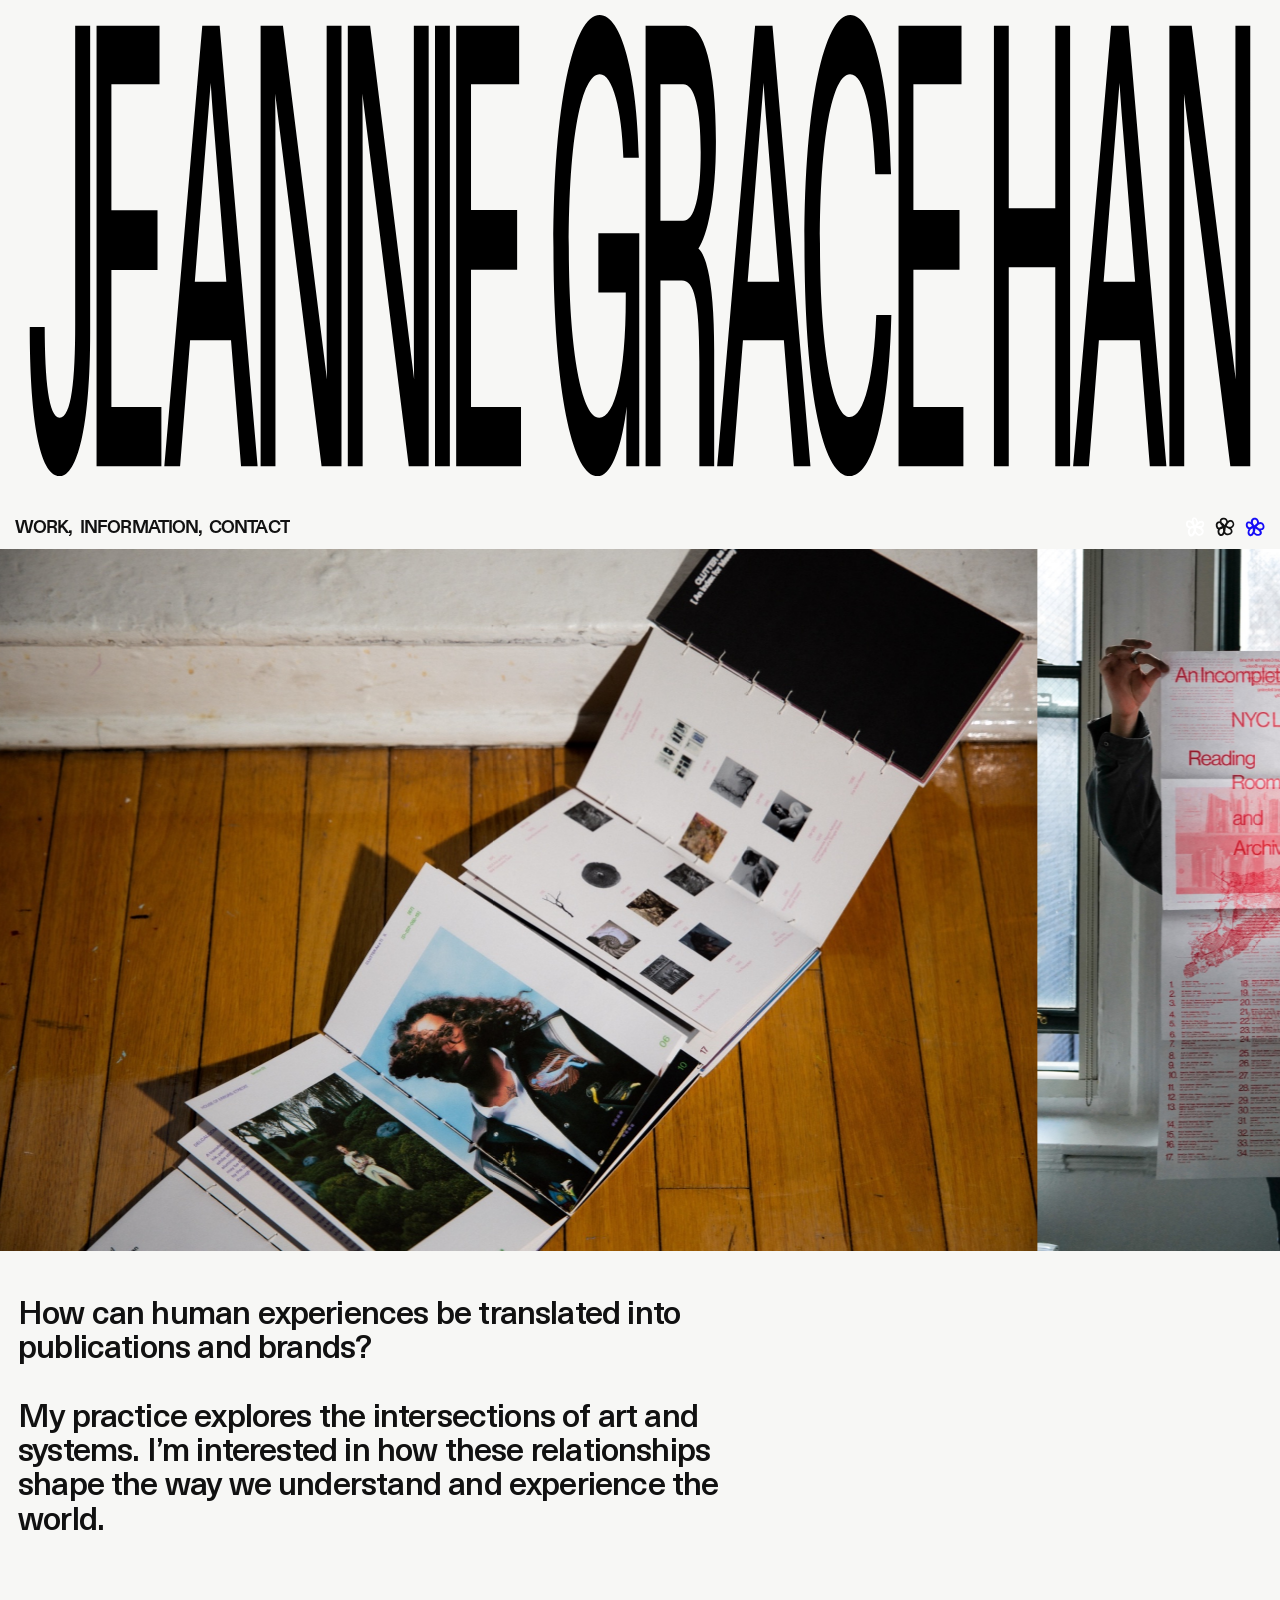
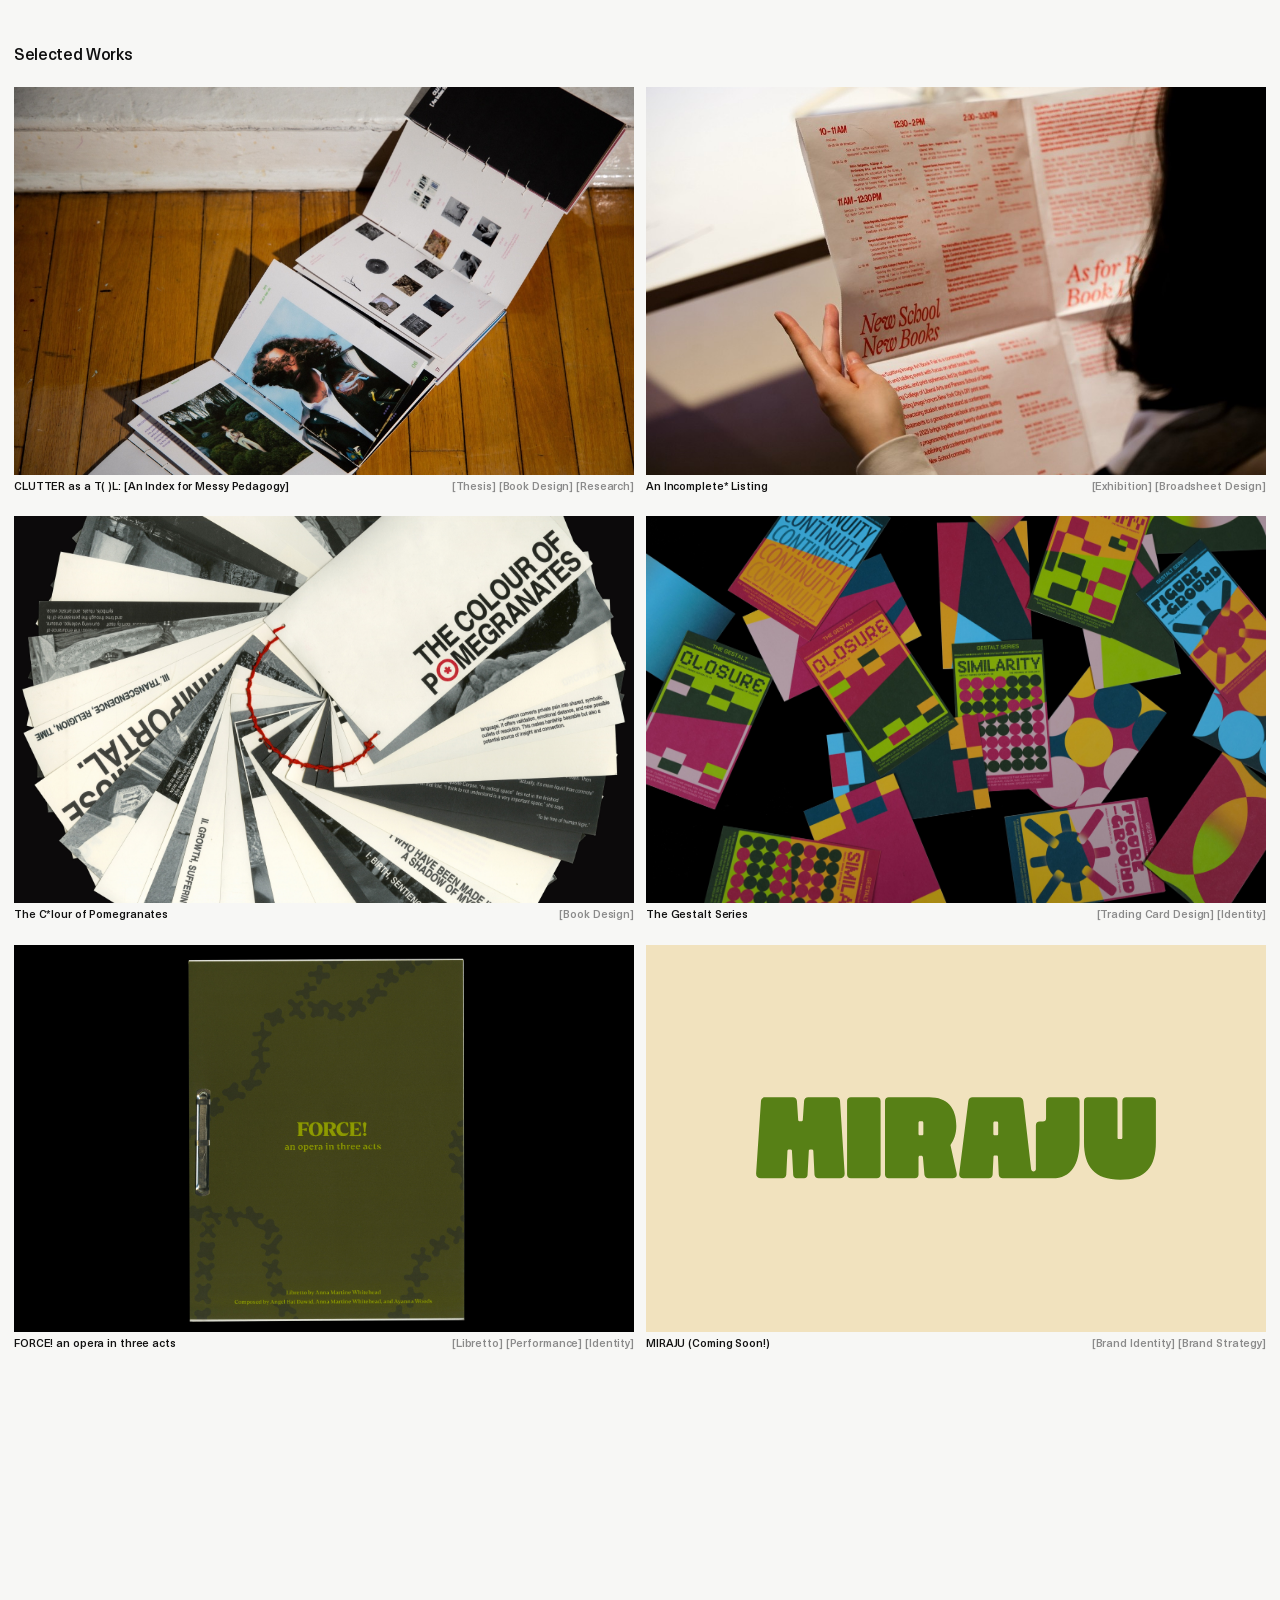
==== commit 054488d3: "bj," ====
--- a/index.html
+++ b/index.html
@@ -47,7 +47,7 @@
   } catch (e) {}
 })(document);
 </script>
-<link rel="stylesheet" href="css/home.css?v=93">
+<link rel="stylesheet" href="css/home.css?v=95">
 </head>
 <body>
 
--- a/css/home.css
+++ b/css/home.css
@@ -62,16 +62,16 @@
 
 html[data-theme="bsod"] {
   --bg: #150df7;
-  --ink: #e0e1dd;
-  --muted: rgba(224, 225, 221, 0.62);
-  --plus: #e0e1dd;
-  --rule: rgba(224, 225, 221, 0.28);
-  --mark-bg: #e0e1dd;
+  --ink: #DAD2D8;
+  --muted: rgba(240, 235, 216, 0.62);
+  --plus: #DAD2D8;
+  --rule: rgba(240, 235, 216, 0.28);
+  --mark-bg: #DAD2D8;
   --mark-ink: #150df7;
-  --theme-fill: #e0e1dd;
+  --theme-fill: #DAD2D8;
   --theme-empty: transparent;
-  --theme-ring: #e0e1dd;
-  --live: #e0e1dd;
+  --theme-ring: #DAD2D8;
+  --live: #DAD2D8;
 }
 
 :root {
@@ -331,10 +331,13 @@
   transform: scaleY(var(--mast-scale-max));
 }
 html[data-theme="dark"] .masthead img,
+html[data-theme="dark"] .info-logo img {
+  filter: invert(1);
+}
+/* Black wordmark → #DAD2D8 */
 html[data-theme="bsod"] .masthead img,
-html[data-theme="dark"] .info-logo img,
 html[data-theme="bsod"] .info-logo img {
-  filter: invert(1);
+  filter: url("data:image/svg+xml,%3Csvg xmlns='http://www.w3.org/2000/svg'%3E%3Cfilter id='mastBsod' color-interpolation-filters='sRGB'%3E%3CfeColorMatrix type='matrix' values='0 0 0 0 0.8549 0 0 0 0 0.8235 0 0 0 0 0.8471 0 0 0 1 0'/%3E%3C/filter%3E%3C/svg%3E#mastBsod");
 }
 
 .bar {
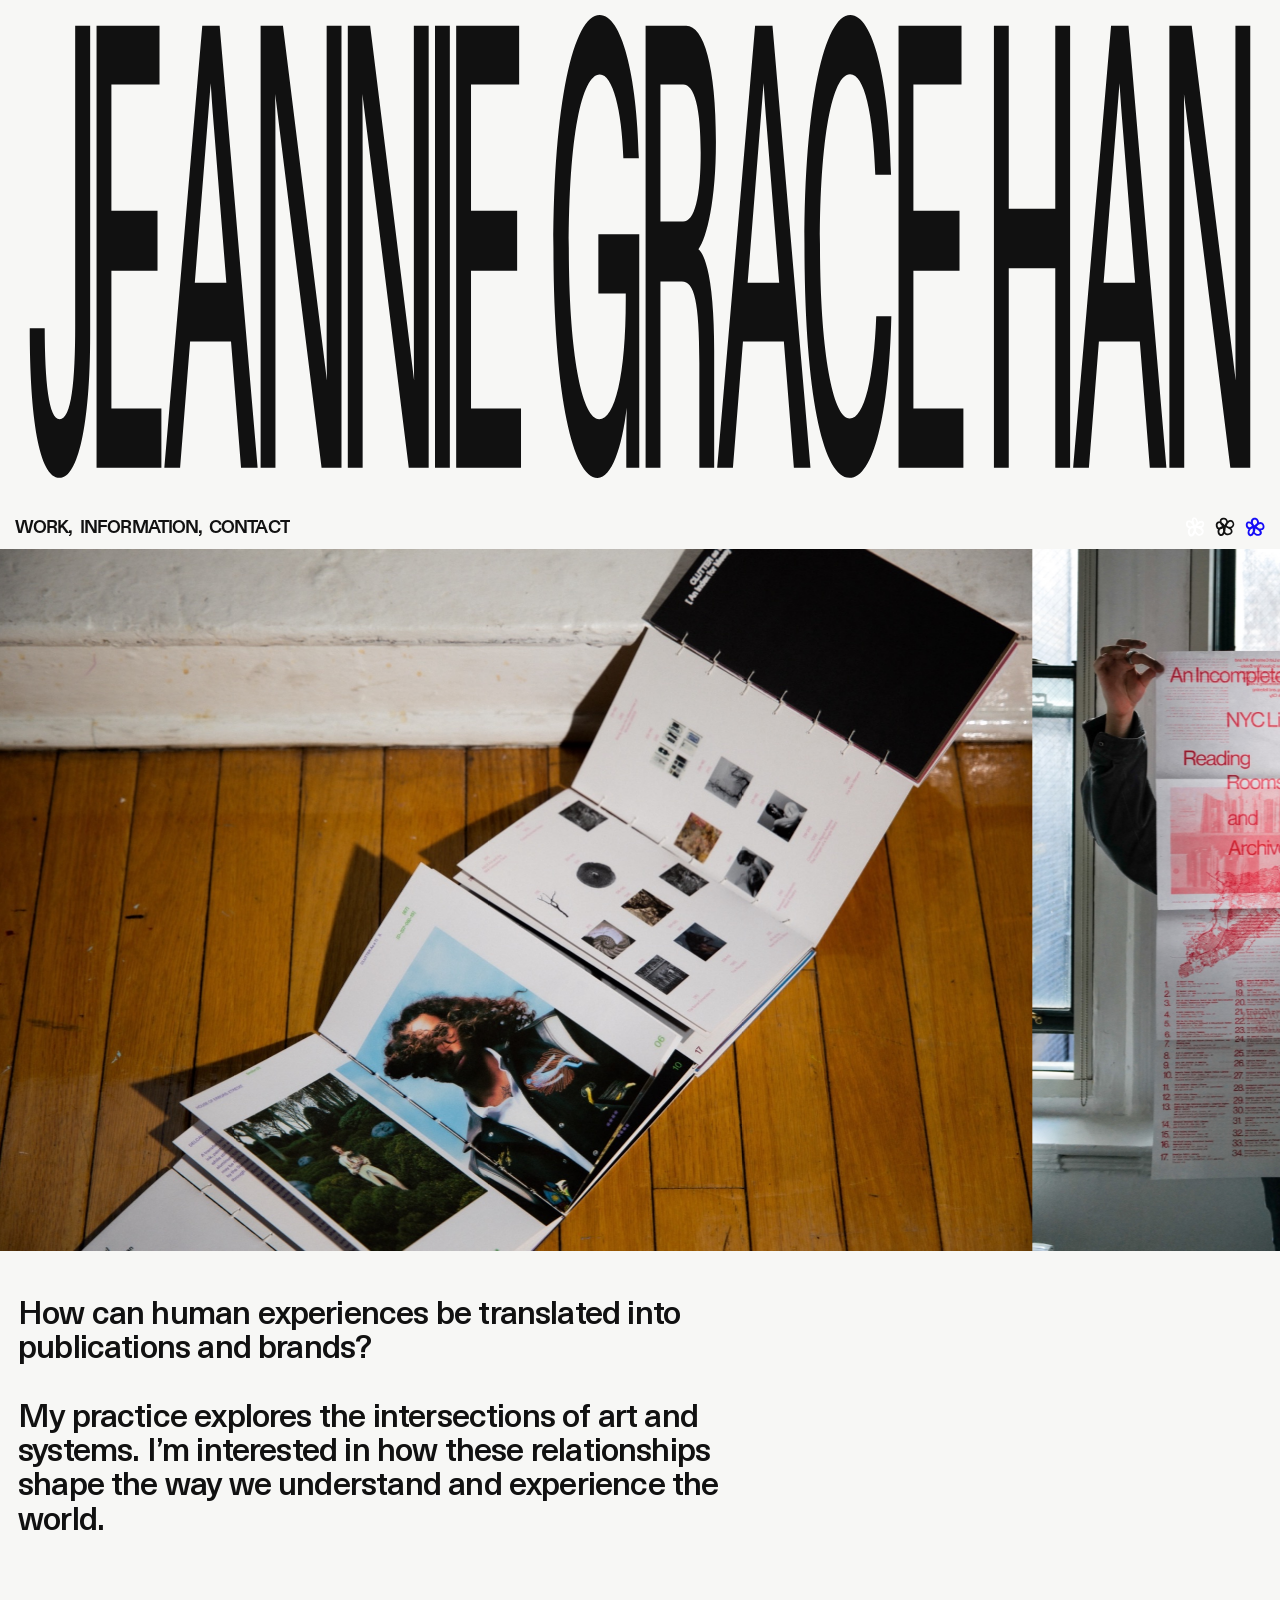
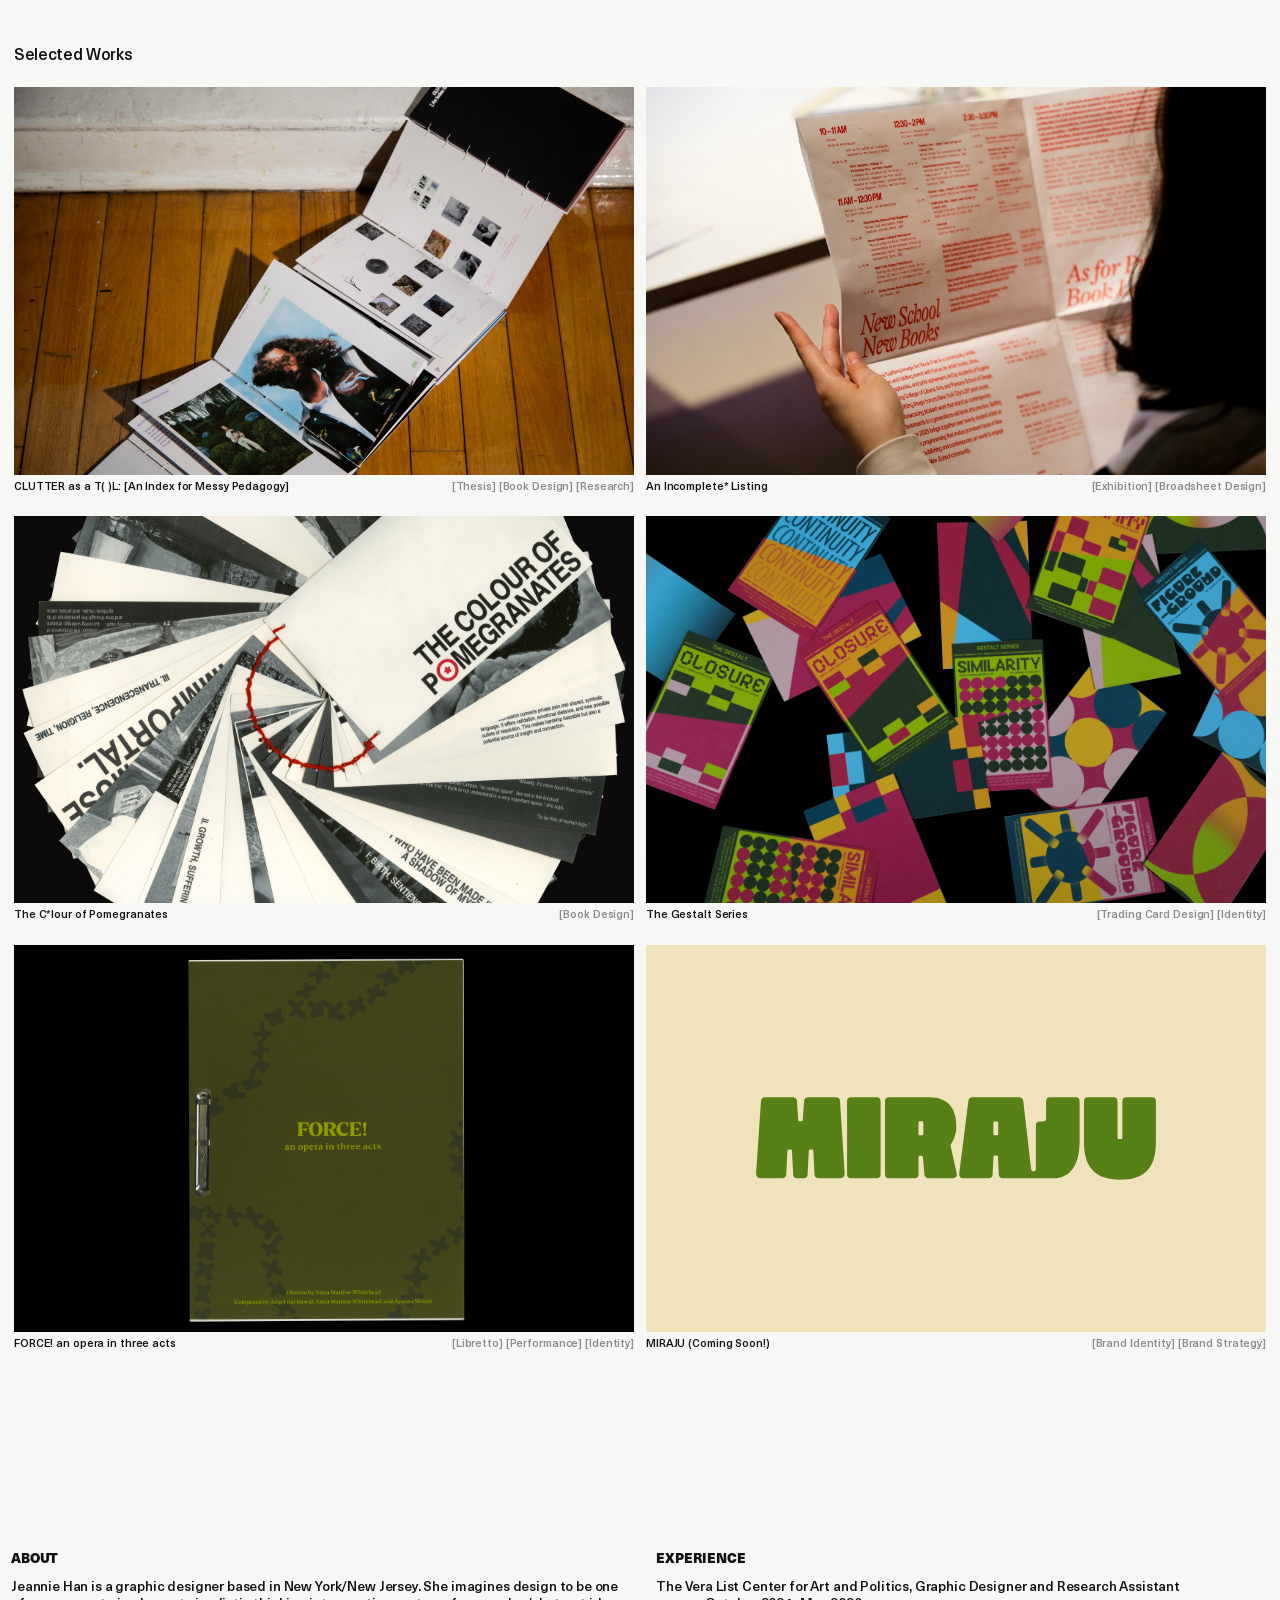
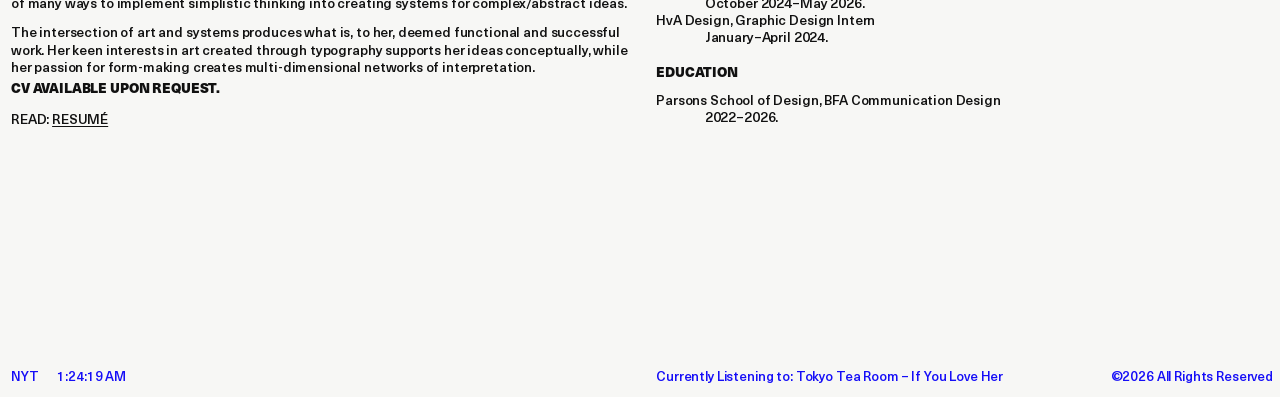
==== commit 9e69ae8d: "dwdwqfqe" ====
--- a/index.html
+++ b/index.html
@@ -47,7 +47,7 @@
   } catch (e) {}
 })(document);
 </script>
-<link rel="stylesheet" href="css/home.css?v=95">
+<link rel="stylesheet" href="css/home.css?v=96">
 </head>
 <body>
 
@@ -56,7 +56,25 @@
       <h1 class="masthead" data-logo>
         <span class="masthead__band">
           <span class="masthead__shell">
-            <a href="#top"><img class="masthead__mark" src="MASTHEAD.svg?v=5" alt="Jeannie Han"></a>
+            <a href="#top" aria-label="Jeannie Han">
+              <svg class="masthead__mark" xmlns="http://www.w3.org/2000/svg" viewBox="0 95.28 2720.87 264.48" aria-hidden="true">
+                <path d="M52.87,274.24h32.08c.29,30.67,8.31,51.95,32.08,51.95,25.2,0,33.22-21.65,33.22-53.4V101.42h32.08v176.79c0,51.59-26.06,81.54-65.3,81.54-44.68,0-64.16-34.64-64.16-85.51Z"/>
+                <path d="M196.04,101.46h134.9v33.55h-103.11v72.16h98.81v34.28h-98.81v78.65h107.12v33.91h-138.91V101.46Z"/>
+                <path d="M422.57,101.42h37.23l81.34,252.55h-35.52l-21.48-72.16h-87.64l-21.48,72.16h-33.8l81.34-252.55ZM474.12,248.26l-26.92-89.84c-2.58-8.66-4.58-15.87-6.59-24.17l-7.16,24.17-26.92,89.84h67.59Z"/>
+                <path d="M547.56,101.42h47.83l94.23,202.76c-.57-10.82-.57-23.09-.57-35V101.42h31.79v252.55h-42.68l-99.39-213.59c.57,12.63.57,22.37.57,33.19v180.39h-31.79V101.42Z"/>
+                <path d="M734.38,101.42h47.83l94.23,202.76c-.57-10.82-.57-23.09-.57-35V101.42h31.79v252.55h-42.68l-99.39-213.59c.57,12.63.57,22.37.57,33.19v180.39h-31.79V101.42Z"/>
+                <path d="M921.21,101.42h31.79v252.55h-31.79V101.42Z"/>
+                <path d="M966.58,101.42h134.9v33.55h-103.11v72.16h98.81v34.28h-98.81v78.65h107.12v33.91h-138.91V101.46Z"/>
+                <path d="M1174.98,228.42c0-82.62,42.68-133.13,99.1-133.13,46.97,0,79.91,33.91,83.92,81.9h-33.22c-3.15-27.78-22.91-47.98-50.41-47.98-38.67,0-66.45,35.36-66.45,99.22,0,58.09,26.64,97.77,65.3,97.77,33.22,0,56.71-24.89,56.71-68.55v-3.25h-58.72v-33.91h87.64v133.49h-27.78v-9.74c0-7.94.29-16.24.86-24.53-10.02,22.73-32.36,40.05-62.15,40.05-57.86,0-94.8-54.12-94.8-131.33Z"/>
+                <path d="M1372.44,101.42h87.07c37.81,0,63.58,23.09,63.58,66.38,0,33.19-18.9,54.48-37.52,61.33,20.91,4.69,33.8,25.25,33.8,58.09v66.75h-31.79v-59.89c0-35-10.6-46.54-37.52-46.54h-45.83v106.43h-31.79V101.42ZM1490.44,173.94c0-25.62-13.18-38.97-37.81-38.97h-48.4v78.29h48.4c24.63,0,37.81-13.71,37.81-39.33Z"/>
+                <path d="M1607.1,101.42h37.23l81.34,252.55h-35.52l-21.48-72.16h-87.64l-21.48,72.16h-33.8l81.34-252.55ZM1658.66,248.26l-26.92-89.84c-2.58-8.66-4.58-15.87-6.59-24.17l-7.16,24.17-26.92,89.84h67.59Z"/>
+                <path d="M1712.8,225.89c0-79.73,42.1-130.61,98.24-130.61,48.69,0,82.77,36.44,87.36,91.28h-33.8c-4.58-35-23.2-57.37-54.13-57.37-38.09,0-64.44,36.44-64.44,96.69s26.64,99.94,63.87,99.94c31.51,0,51.84-23.81,56.71-58.45h32.36c-5.16,56.28-38.67,92.36-89.36,92.36-58.43,0-96.81-49.43-96.81-133.85Z"/>
+                <path d="M1914.42,101.42h134.9v33.55h-103.11v72.16h98.81v34.28h-98.81v78.65h107.12v33.91h-138.91V101.42Z"/>
+                <path d="M2118.76,101.42h31.79v104.63h99.67v-104.63h31.79v252.55h-31.79v-114.01h-99.67v114.01h-31.79V101.42Z"/>
+                <path d="M2369.77,101.42h37.23l81.34,252.55h-35.52l-21.48-72.16h-87.64l-21.48,72.16h-33.8l81.34-252.55ZM2421.33,248.26l-26.92-89.84c-2.58-8.66-4.58-15.87-6.59-24.17l-7.16,24.17-26.92,89.84h67.59Z"/>
+                <path d="M2494.72,101.42h47.83l94.23,202.76c-.57-10.82-.57-23.09-.57-35V101.42h31.79v252.55h-42.68l-99.39-213.59c.57,12.63.57,22.37.57,33.19v180.39h-31.79V101.42Z"/>
+              </svg>
+            </a>
           </span>
         </span>
       </h1>
--- a/css/home.css
+++ b/css/home.css
@@ -72,6 +72,7 @@
   --theme-empty: transparent;
   --theme-ring: #DAD2D8;
   --live: #DAD2D8;
+  --mast-ink: #DAD2D8;
 }
 
 :root {
@@ -300,6 +301,10 @@
 .masthead {
   margin: 0;
   padding: var(--mast-pad) var(--mast-pad-x) 0;
+  color: var(--ink);
+}
+html[data-theme="bsod"] .masthead {
+  color: var(--mast-ink, #DAD2D8);
 }
 .masthead__band,
 .masthead__shell,
@@ -315,8 +320,10 @@
   display: block;
   width: 100%;
   height: auto;
+  fill: currentColor;
+  overflow: visible;
   transform-origin: 50% 0;
-  transition: filter .7s var(--ease);
+  transition: filter .7s var(--ease), fill .7s var(--ease), color .7s var(--ease);
 }
 html.mast-stretch .masthead__band {
   aspect-ratio: var(--mast-w) / calc(var(--mast-h) * var(--mast-scale-max));
@@ -333,11 +340,6 @@
 html[data-theme="dark"] .masthead img,
 html[data-theme="dark"] .info-logo img {
   filter: invert(1);
-}
-/* Black wordmark → #DAD2D8 */
-html[data-theme="bsod"] .masthead img,
-html[data-theme="bsod"] .info-logo img {
-  filter: url("data:image/svg+xml,%3Csvg xmlns='http://www.w3.org/2000/svg'%3E%3Cfilter id='mastBsod' color-interpolation-filters='sRGB'%3E%3CfeColorMatrix type='matrix' values='0 0 0 0 0.8549 0 0 0 0 0.8235 0 0 0 0 0.8471 0 0 0 1 0'/%3E%3C/filter%3E%3C/svg%3E#mastBsod");
 }
 
 .bar {
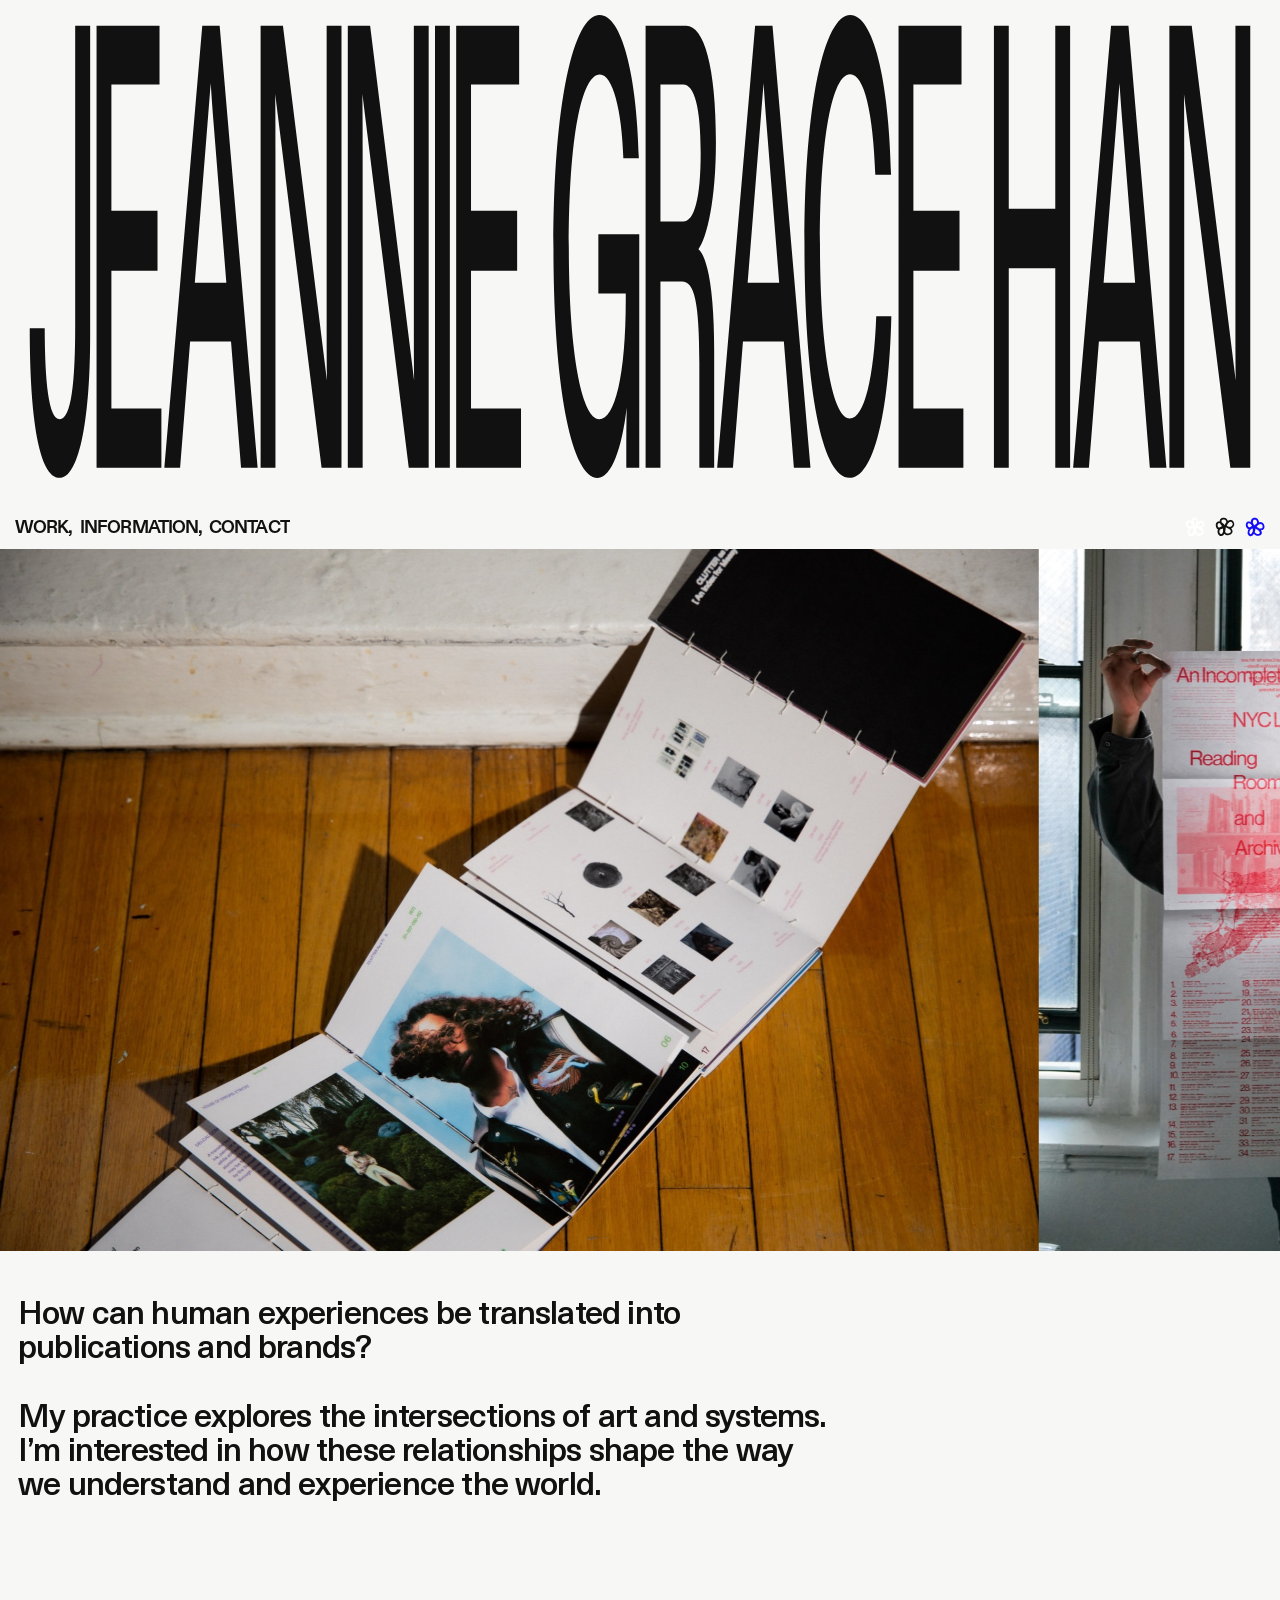
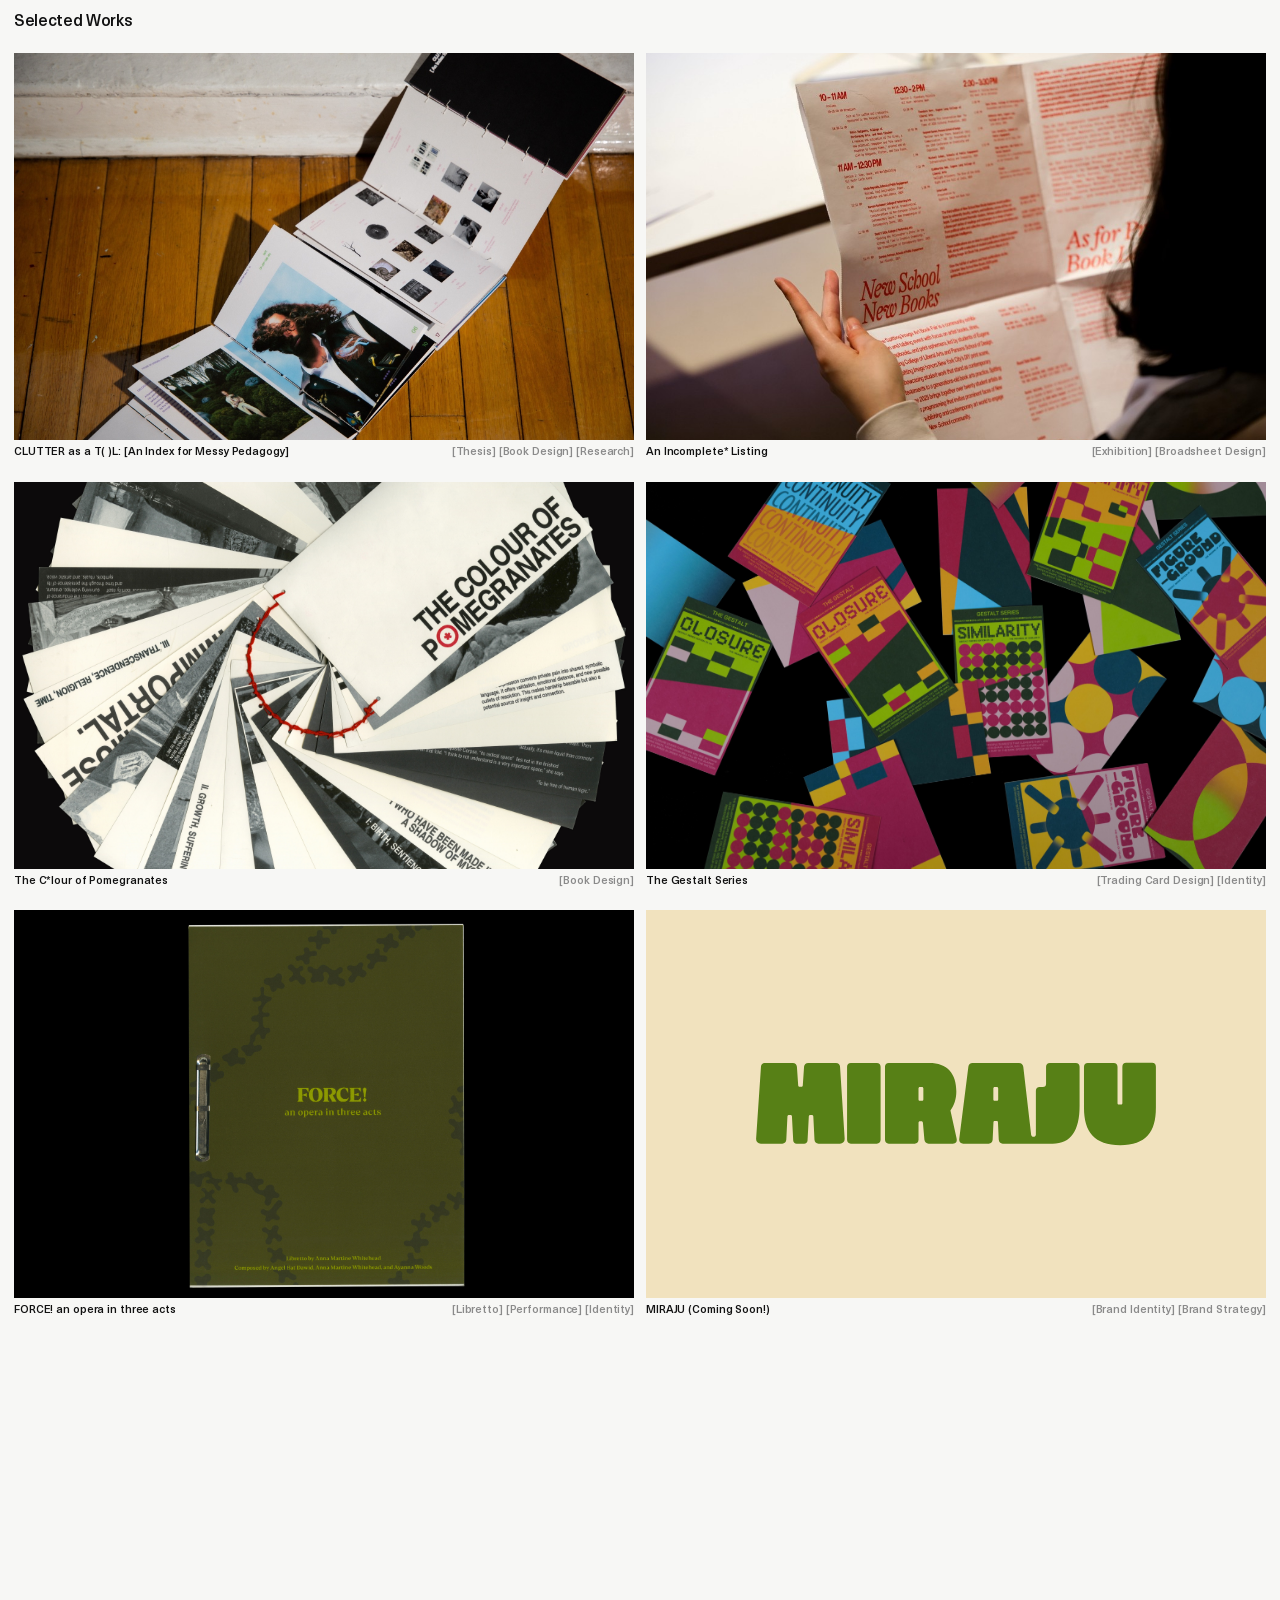
==== commit 09b73a02: "revisions" ====
--- a/index.html
+++ b/index.html
@@ -47,7 +47,7 @@
   } catch (e) {}
 })(document);
 </script>
-<link rel="stylesheet" href="css/home.css?v=96">
+<link rel="stylesheet" href="css/home.css?v=101">
 </head>
 <body>
 
@@ -170,7 +170,7 @@
           <p>Jeannie Han is a graphic designer based in New York/New Jersey. She imagines design to be one of many ways to implement simplistic thinking into creating systems for complex/abstract ideas.</p>
           <p>The intersection of art and systems produces what is, to her, deemed functional and successful work. Her keen interests in art created through typography supports her ideas conceptually, while her passion for form-making creates multi-dimensional networks of interpretation.</p>
           <p class="info-cv"><a href="mailto:jeanniehan10@gmail.com?subject=CV%20request">CV AVAILABLE UPON REQUEST.</a></p>
-          <p class="info-read">READ: <a href="projects/JeannieHan_Resume.pdf">RESUMÉ</a></p>
+          <p class="info-read">READ: <a href="projects/JeannieHan_Resume.pdf">RÉSUMÉ</a></p>
         </div>
         <div class="info-exp">
           <p class="info-k">EXPERIENCE</p>
@@ -189,6 +189,7 @@
             <p>Parsons School of Design, BFA Communication Design</p>
             <p class="when">2022–2026.</p>
           </div>
+          <p class="info-credit">Website designed and developed by Jeannie Han, with assistance from Cursor.</p>
         </div>
       </div>
       <div class="info-wordmark">
@@ -205,6 +206,6 @@
     </section>
   </main>
 
-  <script src="js/home.js?v=69"></script>
+  <script src="js/home.js?v=71"></script>
 </body>
 </html>
--- a/css/home.css
+++ b/css/home.css
@@ -113,8 +113,8 @@
   --exp-col-width: 100%;
   /* Space between About and Experience; Experience still starts on the I (51.274%). */
   --info-col-gap: 28px;
-  /* Nudge copyright right edge if the SVG has extra side bearing (px) */
-  --info-copy-right-adjust: 2px;
+  /* Inset © from the right edge — matches theme buttons (bar 5px + 10px) */
+  --info-copy-right-adjust: 10px;
 
   --diatype: "ABC Diatype Ultra", "Helvetica Neue", Helvetica, Arial, sans-serif;
   --diatype-bold: "ABC Diatype Bold", "Helvetica Neue", Helvetica, Arial, sans-serif;
@@ -434,7 +434,8 @@
 }
 @media (min-width: 821px) {
   .manifesto p {
-    max-width: 60%;
+    /* Wide enough that “world.” stays on the second line of paragraph 2 */
+    max-width: 25em;
   }
 }
 .manifesto p + p {
@@ -573,6 +574,14 @@
 .info-read a {
   text-decoration: underline;
   text-underline-offset: 2px;
+}
+.info-exp .info-credit {
+  margin-top: 1.28em;
+  padding-left: 0;
+  color: var(--muted);
+  font-size: inherit;
+  line-height: 1.28;
+  letter-spacing: inherit;
 }
 .jobs {
   width: max-content;
@@ -639,6 +648,8 @@
     --mast-scale-max: 6.2;
     --mast-gap: 45px;
     --menu-masthead-gap: 20px;
+    /* Keep © lined up with the floating bar’s 12px side inset */
+    --info-copy-right-adjust: 2px;
   }
 
   .viewport {
@@ -696,7 +707,7 @@
   }
 
   .manifesto { padding: 36px var(--gutter) 56px; }
-  .manifesto p { font-size: 20px; }
+  .manifesto p { font-size: clamp(17.5px, 5.2vw, 20px); }
   .index {
     padding: 28px 12px 64px;
   }
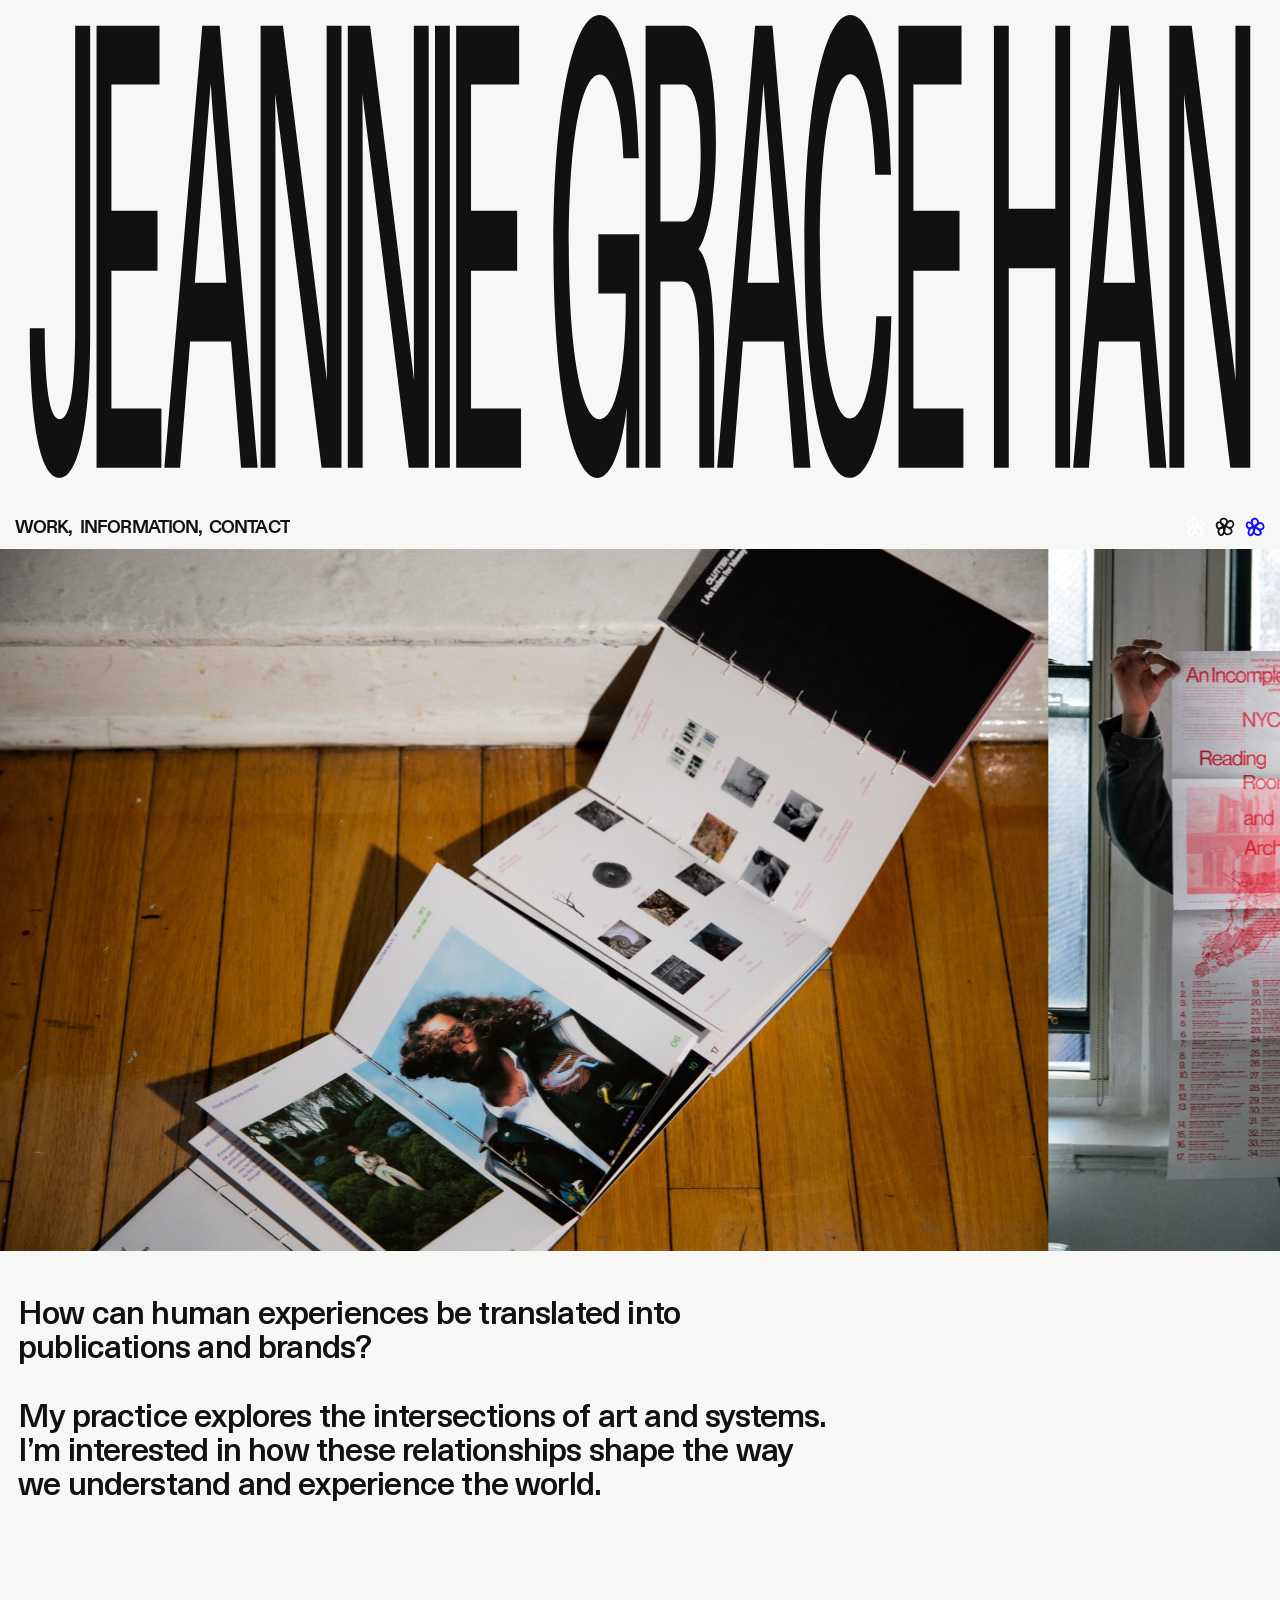
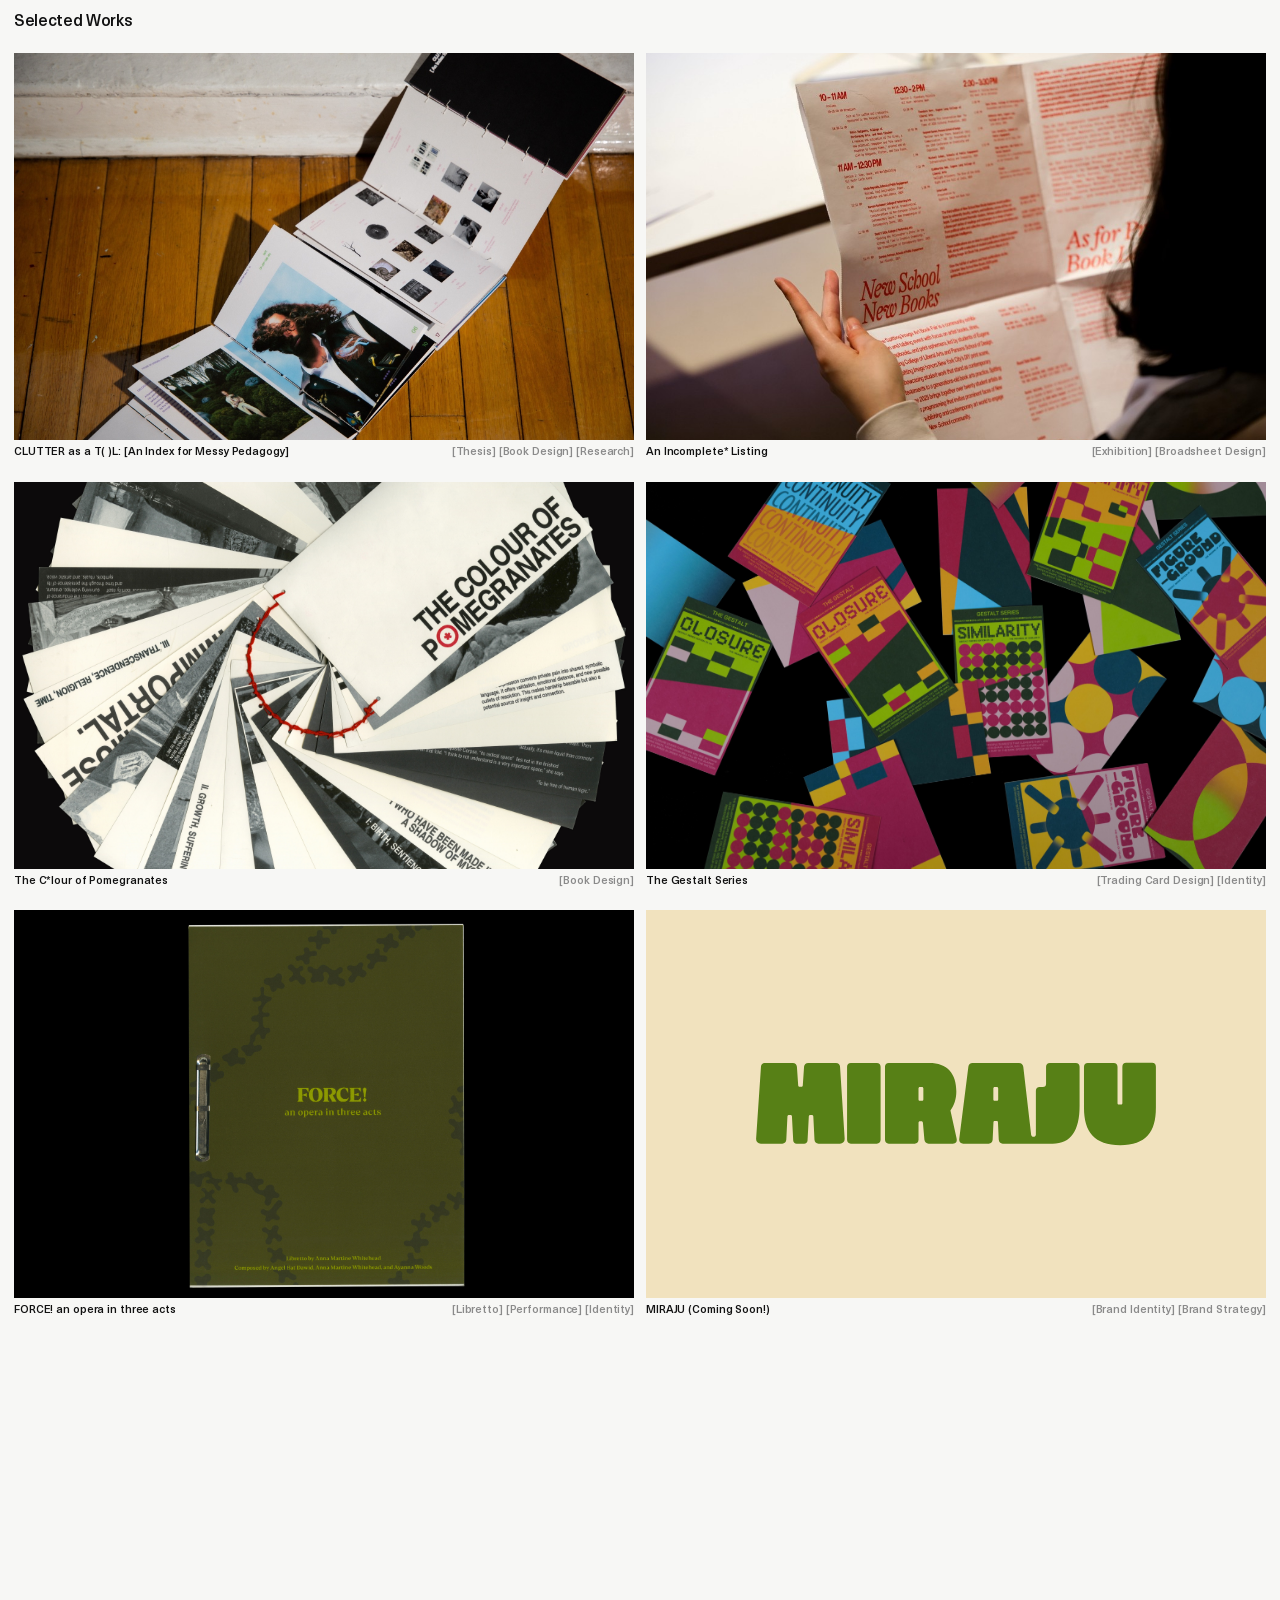
==== commit ddaffe5b: "v" ====
--- a/index.html
+++ b/index.html
@@ -170,7 +170,7 @@
           <p>Jeannie Han is a graphic designer based in New York/New Jersey. She imagines design to be one of many ways to implement simplistic thinking into creating systems for complex/abstract ideas.</p>
           <p>The intersection of art and systems produces what is, to her, deemed functional and successful work. Her keen interests in art created through typography supports her ideas conceptually, while her passion for form-making creates multi-dimensional networks of interpretation.</p>
           <p class="info-cv"><a href="mailto:jeanniehan10@gmail.com?subject=CV%20request">CV AVAILABLE UPON REQUEST.</a></p>
-          <p class="info-read">READ: <a href="projects/JeannieHan_Resume.pdf">RÉSUMÉ</a></p>
+          <p class="info-read">READ: <a href="projects/Jeannie_Han_Resume.pdf">RÉSUMÉ</a></p>
         </div>
         <div class="info-exp">
           <p class="info-k">EXPERIENCE</p>
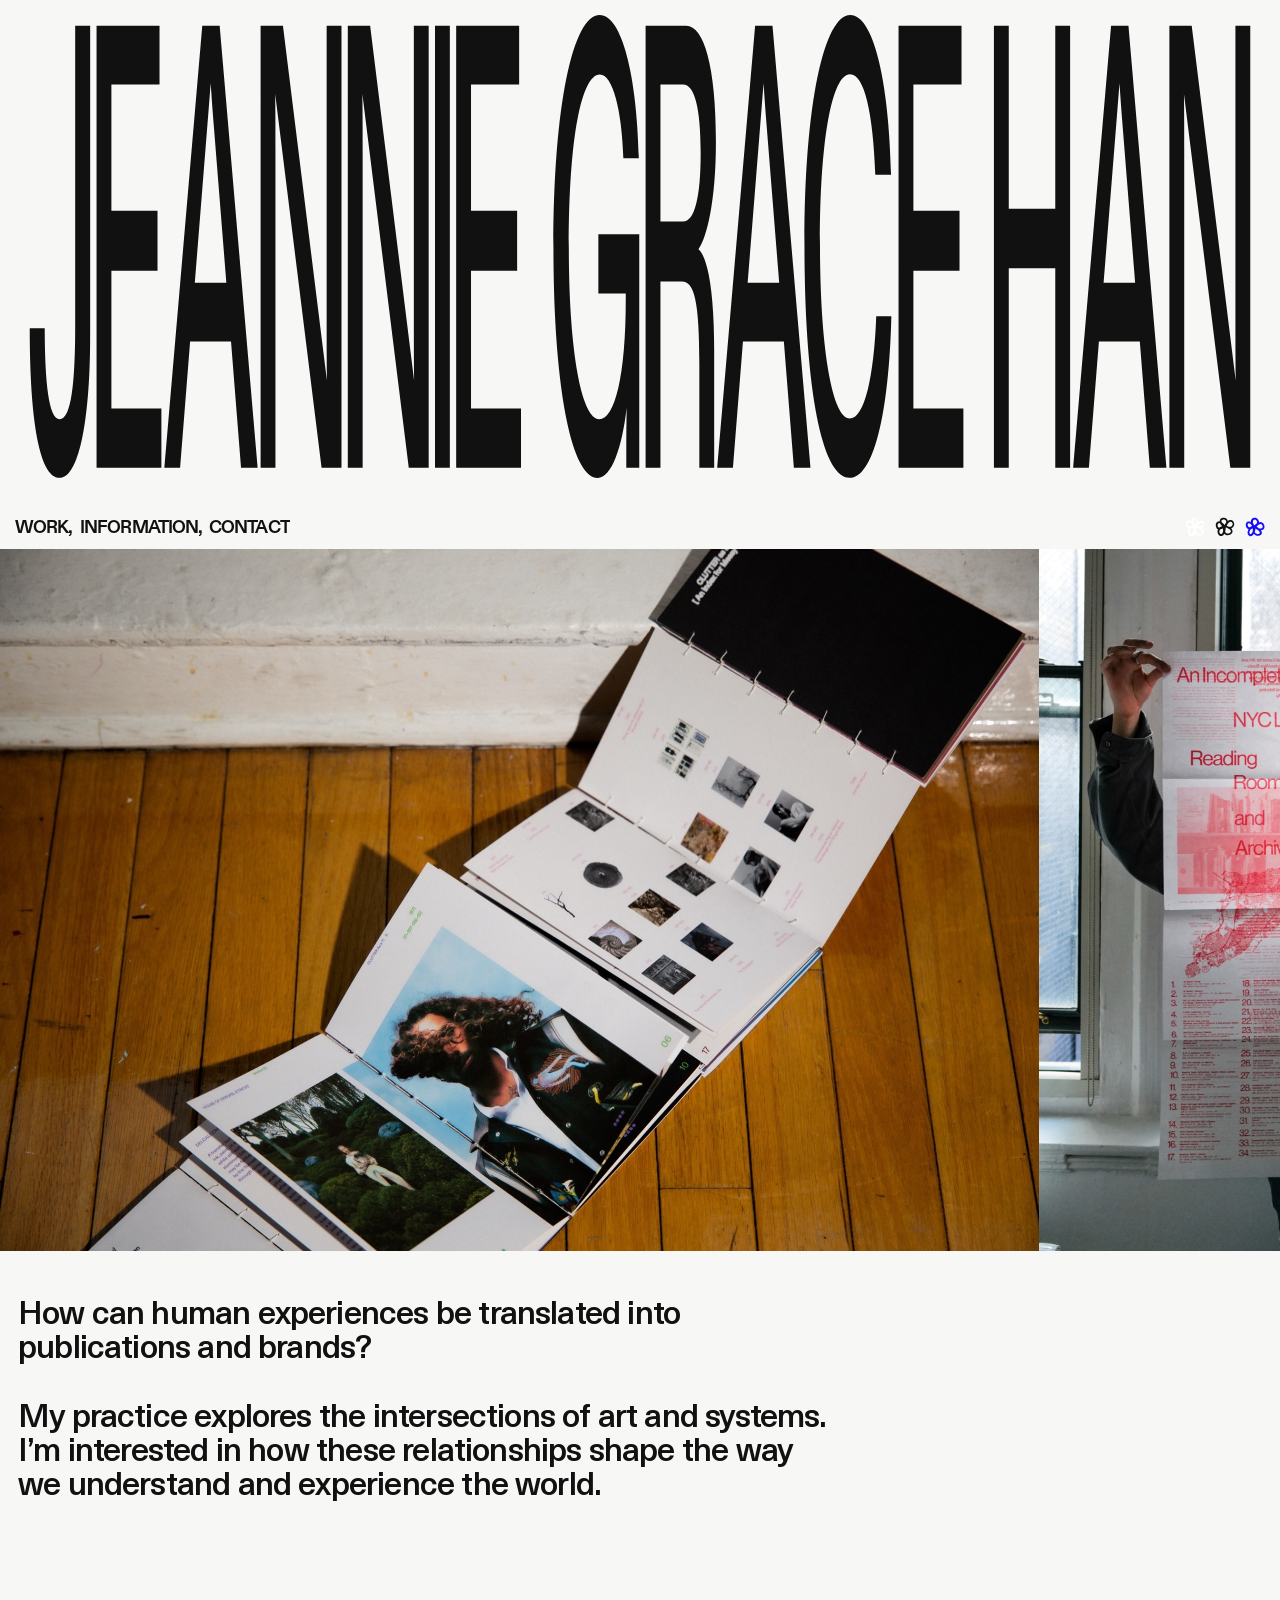
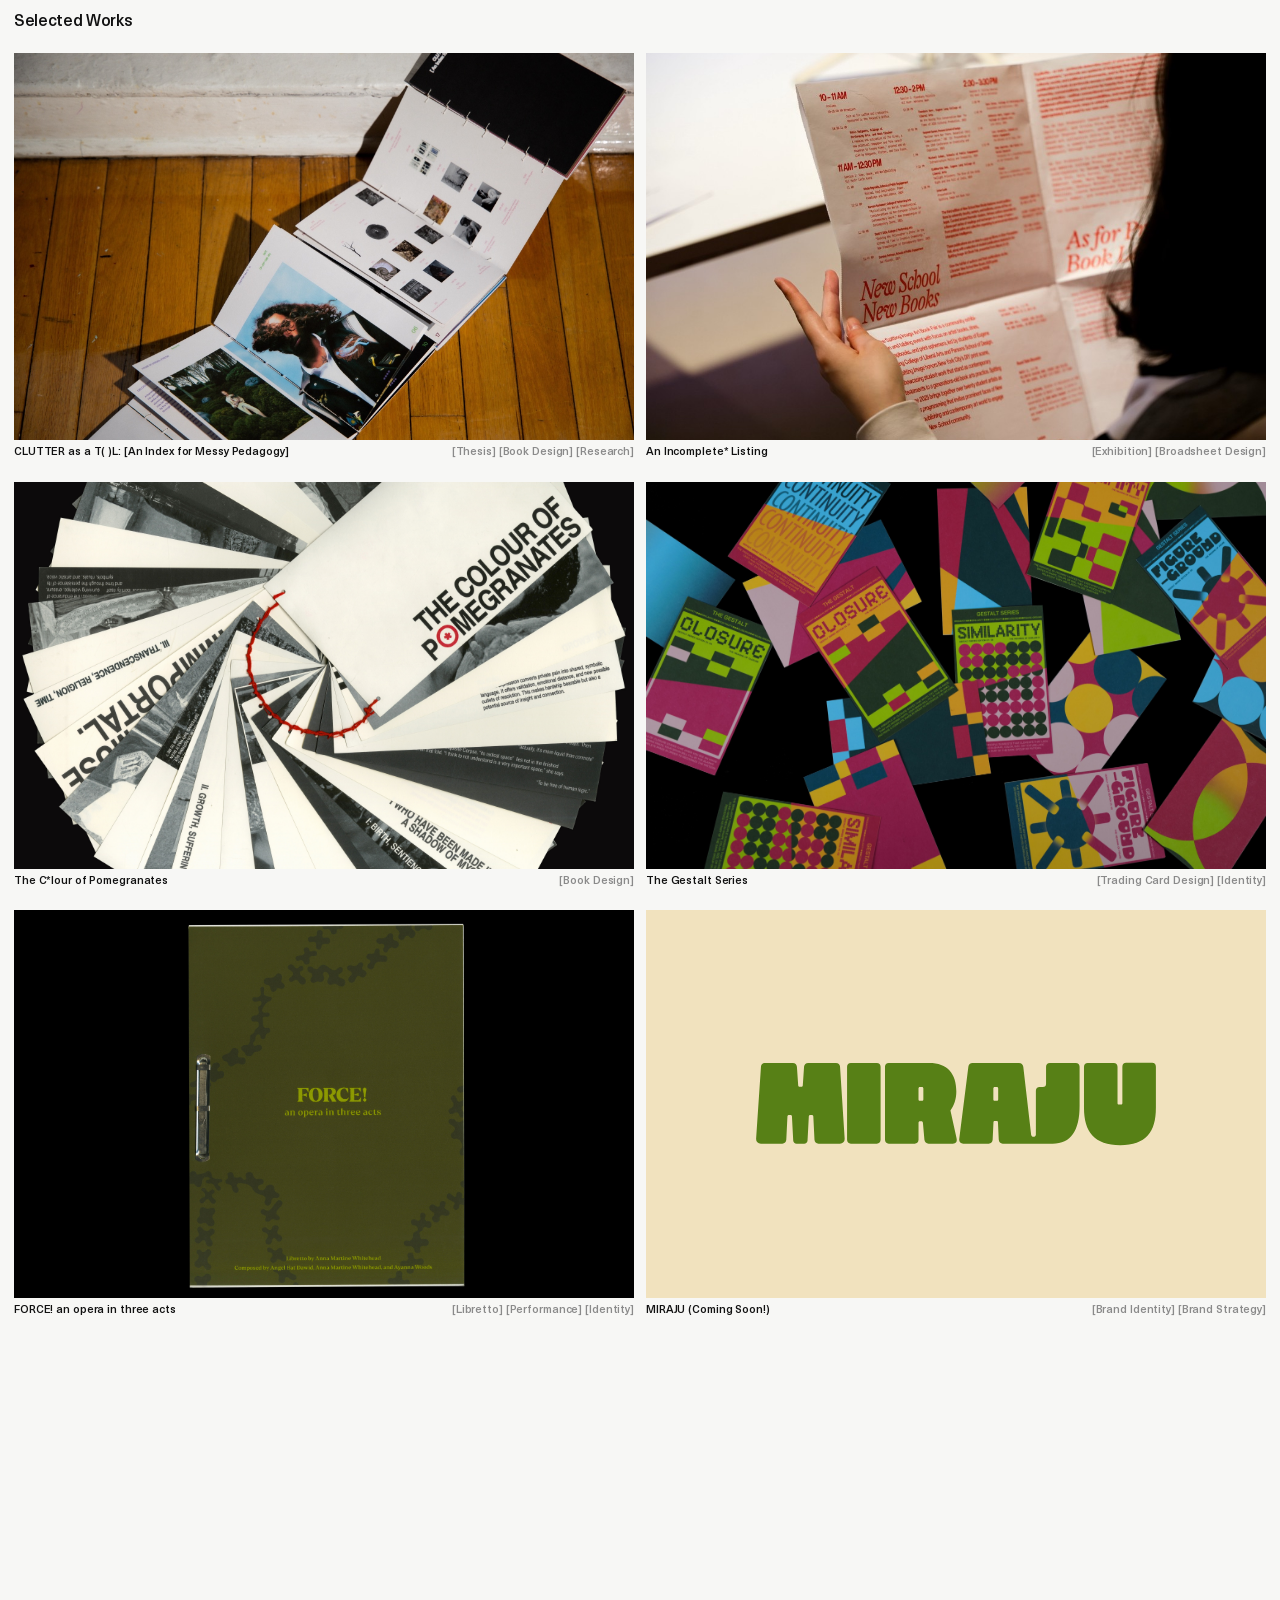
==== commit 6425aa01: "ewd" ====
--- a/index.html
+++ b/index.html
@@ -170,7 +170,7 @@
           <p>Jeannie Han is a graphic designer based in New York/New Jersey. She imagines design to be one of many ways to implement simplistic thinking into creating systems for complex/abstract ideas.</p>
           <p>The intersection of art and systems produces what is, to her, deemed functional and successful work. Her keen interests in art created through typography supports her ideas conceptually, while her passion for form-making creates multi-dimensional networks of interpretation.</p>
           <p class="info-cv"><a href="mailto:jeanniehan10@gmail.com?subject=CV%20request">CV AVAILABLE UPON REQUEST.</a></p>
-          <p class="info-read">READ: <a href="projects/Jeannie_Han_Resume.pdf">RÉSUMÉ</a></p>
+          <p class="info-read">READ: <a href="projects/JeannieHan_Resume.pdf?v=5">RÉSUMÉ</a></p>
         </div>
         <div class="info-exp">
           <p class="info-k">EXPERIENCE</p>
